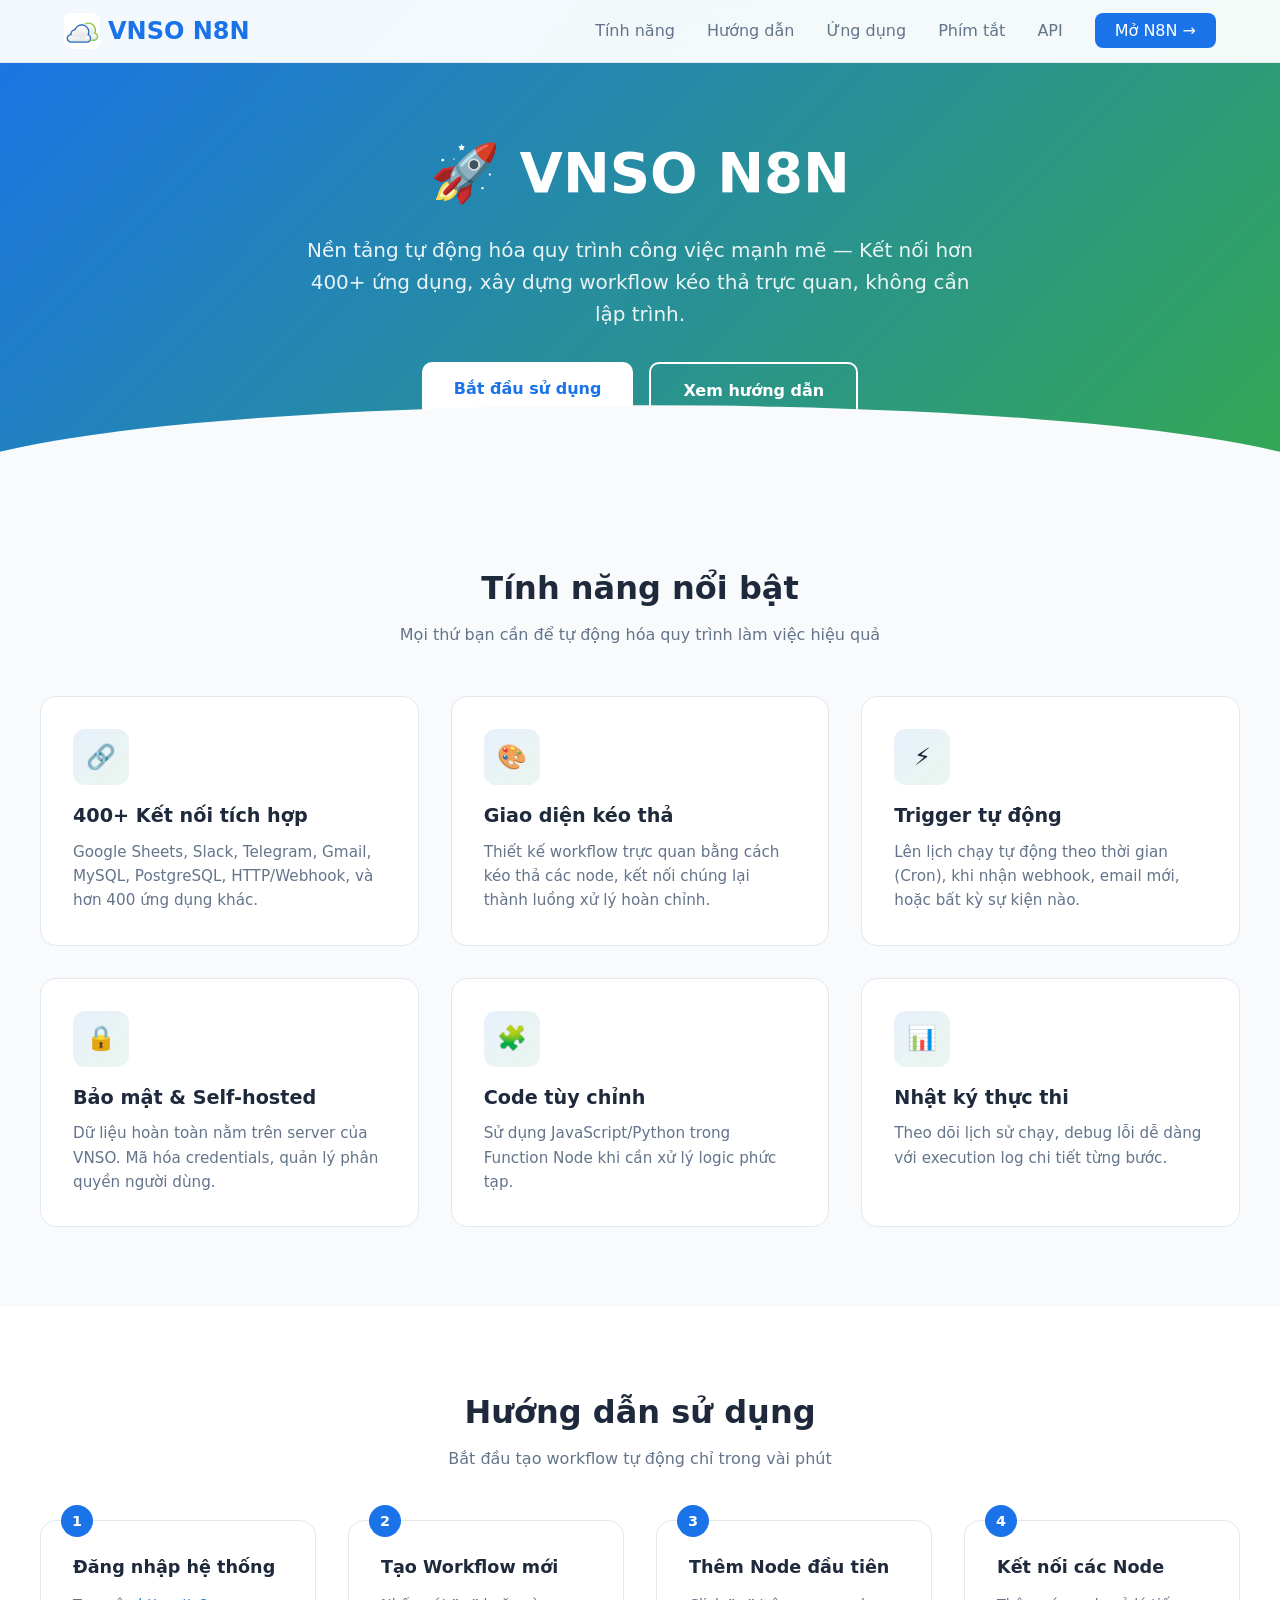
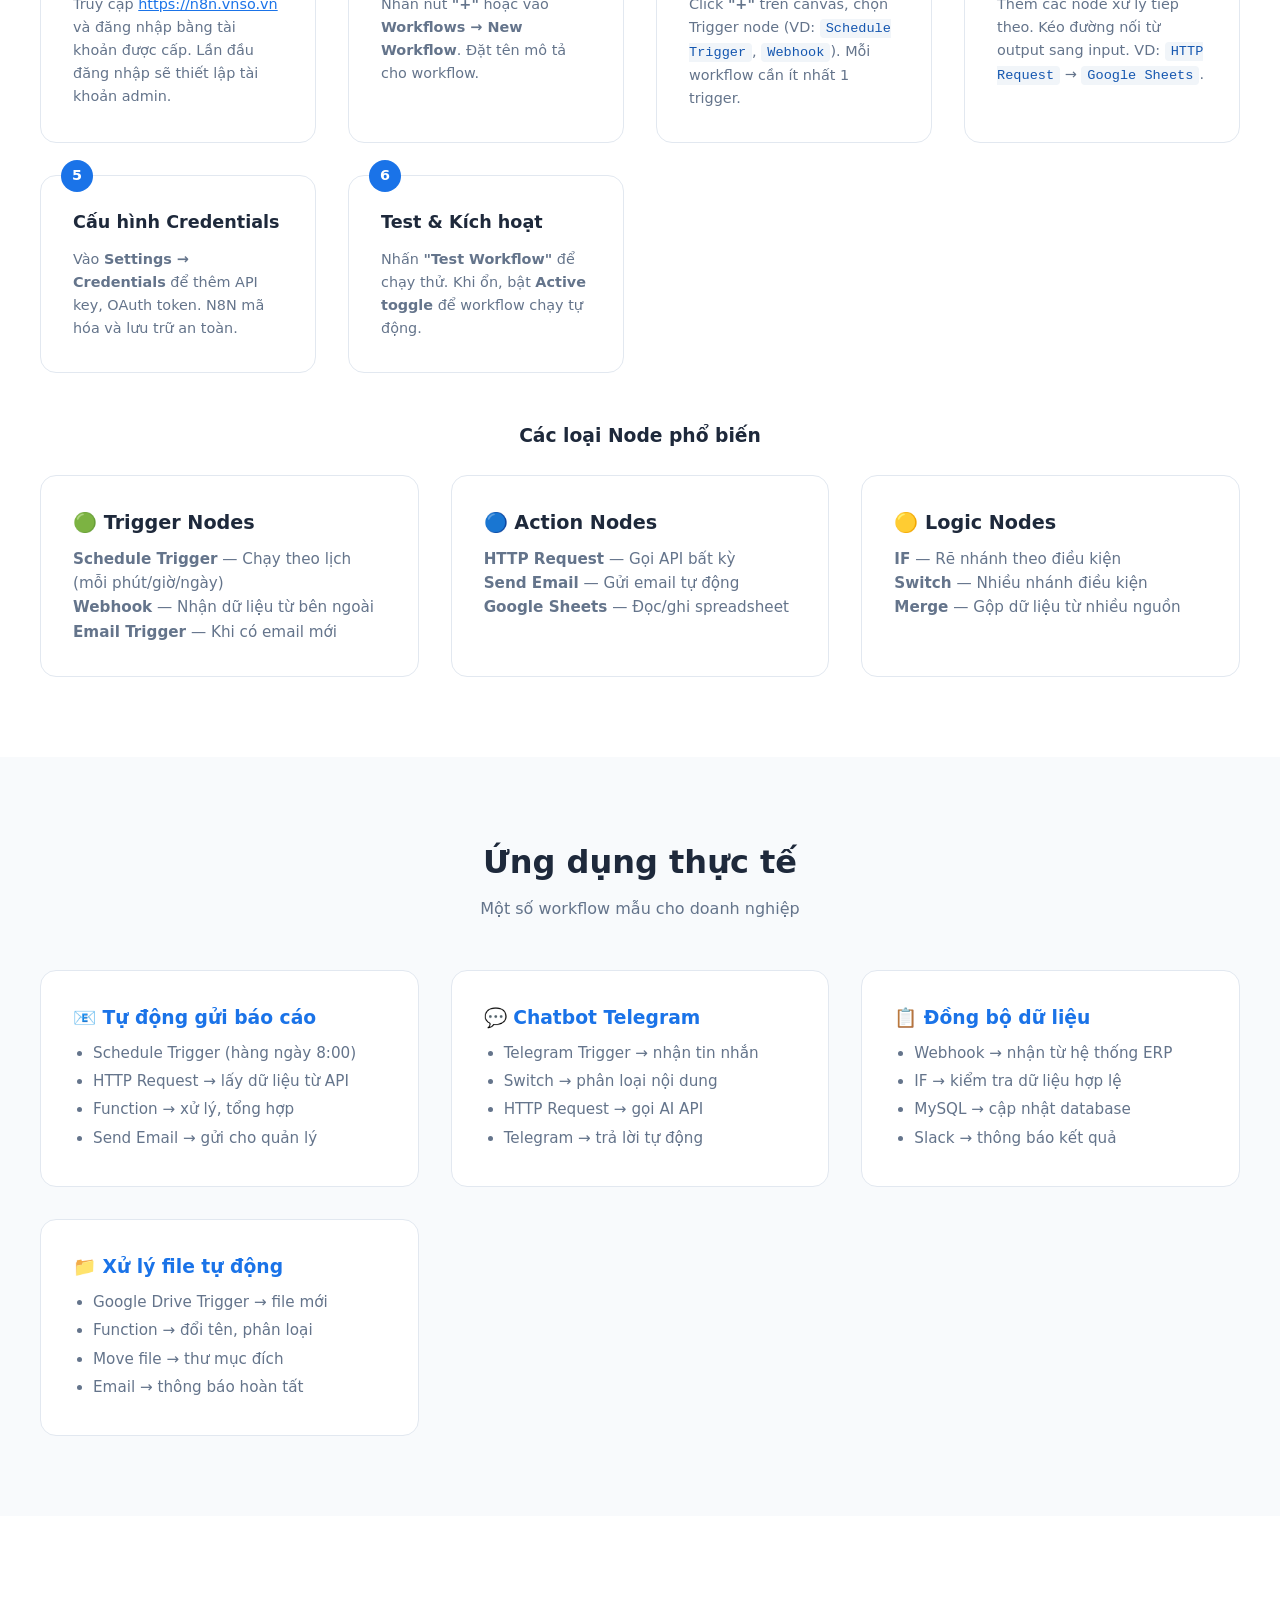
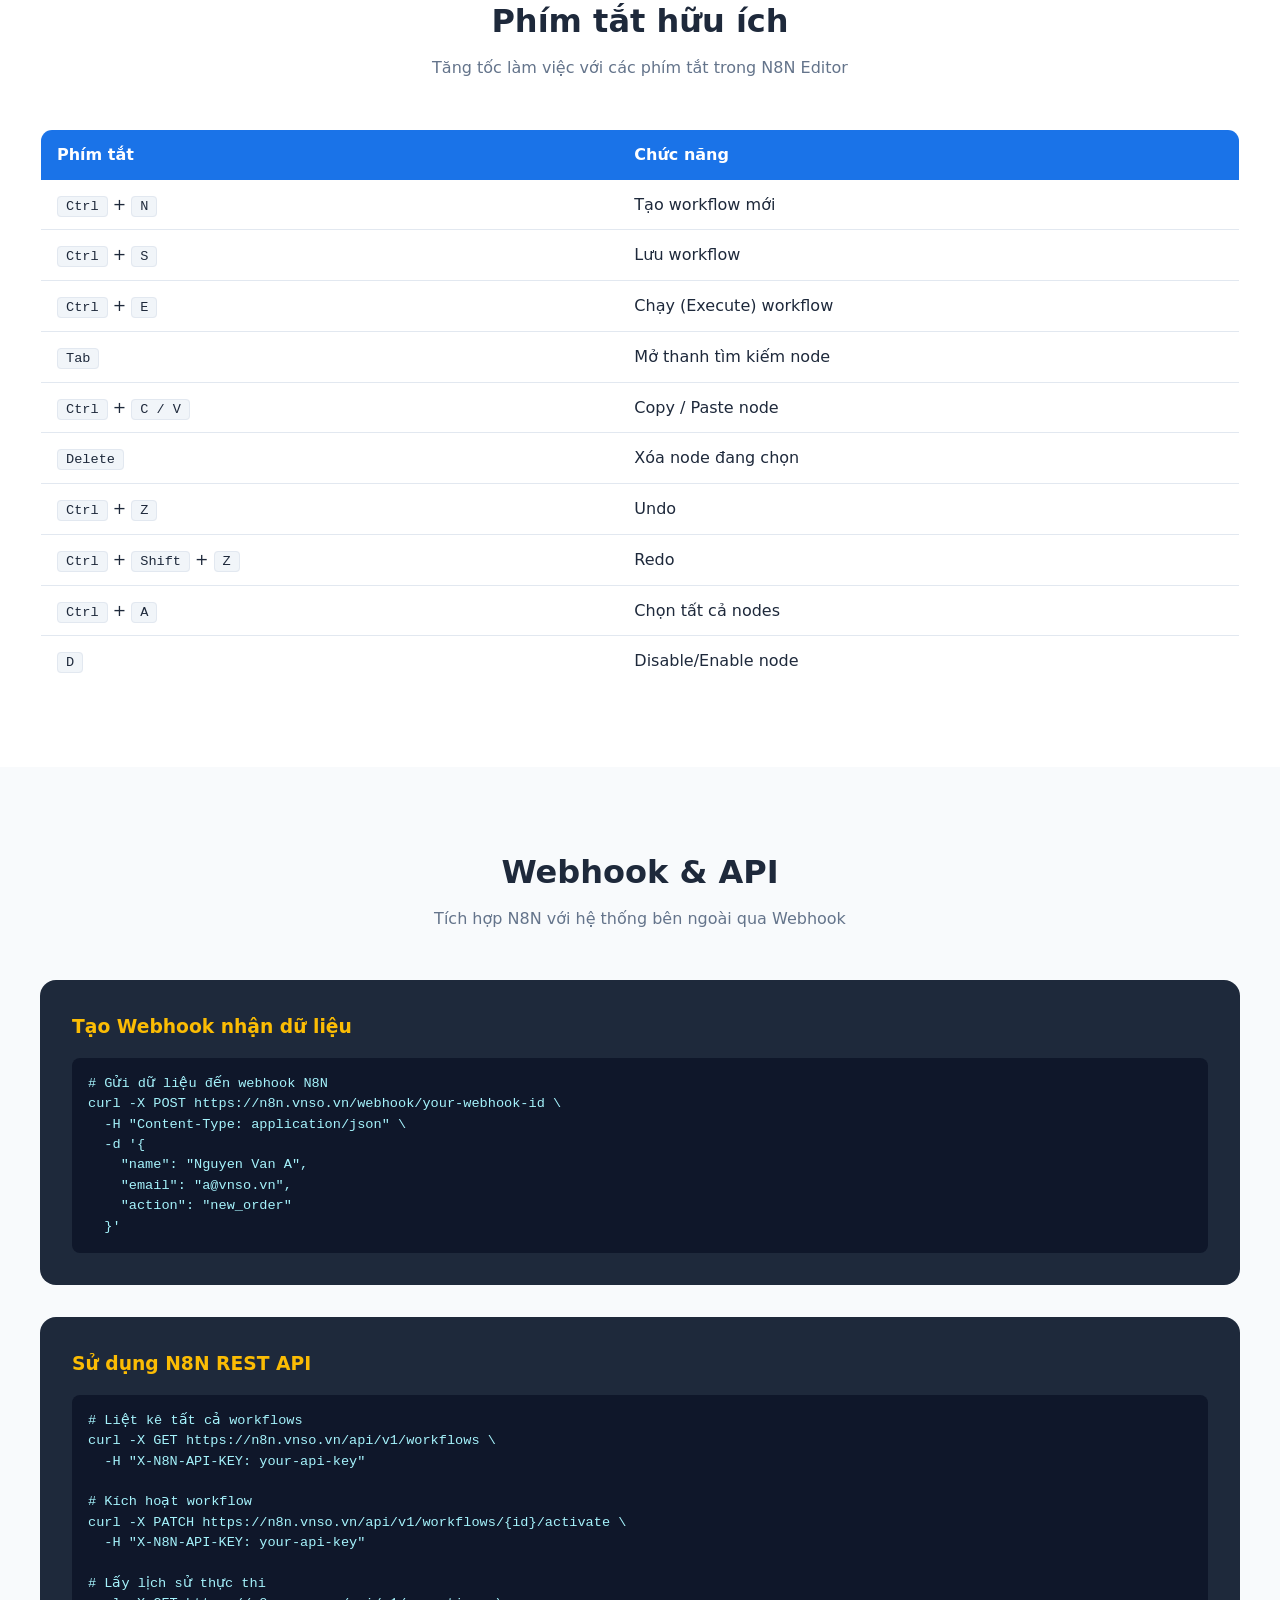
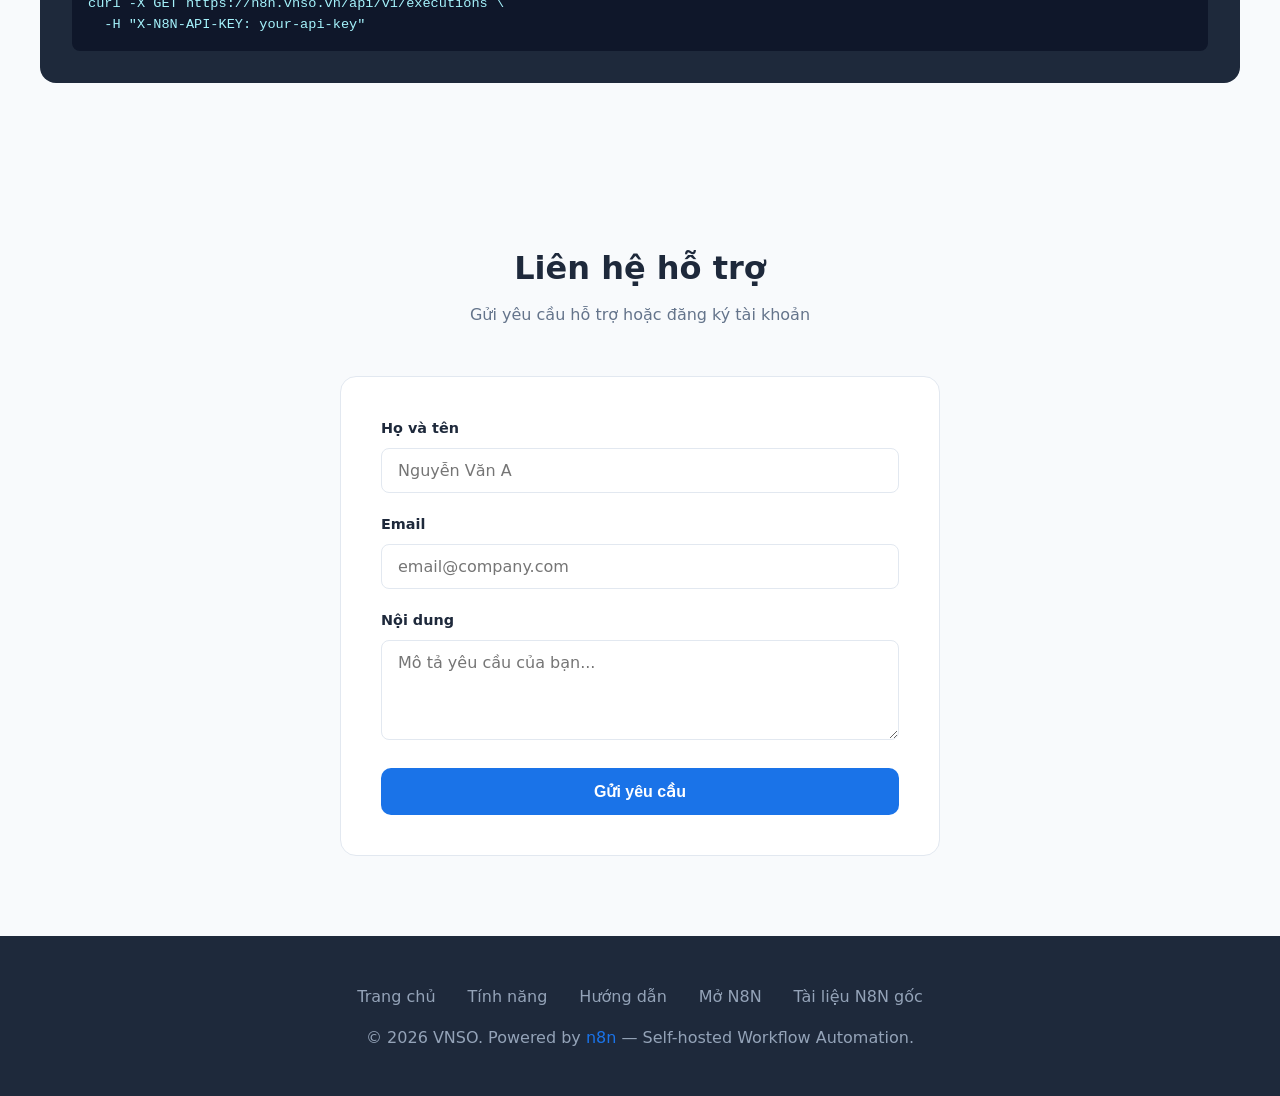
==== docs/index.html @ acbe975f "VNSO branding: replace logos, favicon, title, add deploy config, docs landing page with Turnstile" ====
<!DOCTYPE html>
<html lang="vi">
<head>
    <meta charset="UTF-8">
    <meta name="viewport" content="width=device-width, initial-scale=1.0">
    <title>VNSO N8N - Nền tảng Tự động hóa Quy trình</title>
    <meta name="description" content="VNSO N8N - Nền tảng tự động hóa quy trình công việc mạnh mẽ, dễ sử dụng cho doanh nghiệp Việt Nam.">
    <link rel="icon" href="favicon.ico" type="image/x-icon">
    <script src="https://challenges.cloudflare.com/turnstile/v0/api.js" async defer></script>
    <style>
        :root {
            --primary: #1a73e8;
            --primary-dark: #1557b0;
            --secondary: #34a853;
            --accent: #fbbc04;
            --bg: #f8fafc;
            --text: #1e293b;
            --text-light: #64748b;
            --card-bg: #ffffff;
            --border: #e2e8f0;
            --gradient: linear-gradient(135deg, #1a73e8 0%, #34a853 100%);
        }

        * { margin: 0; padding: 0; box-sizing: border-box; }

        html { scroll-behavior: smooth; }

        body {
            font-family: 'Segoe UI', system-ui, -apple-system, sans-serif;
            color: var(--text);
            background: var(--bg);
            line-height: 1.6;
        }

        /* NAV */
        nav {
            position: fixed; top: 0; width: 100%; z-index: 1000;
            background: rgba(255,255,255,0.95);
            backdrop-filter: blur(10px);
            border-bottom: 1px solid var(--border);
            padding: 0.75rem 0;
        }
        .nav-inner {
            max-width: 1200px; margin: 0 auto;
            display: flex; align-items: center; justify-content: space-between;
            padding: 0 1.5rem;
        }
        .nav-logo {
            display: flex; align-items: center; gap: 0.5rem;
            font-size: 1.5rem; font-weight: 700; color: var(--primary);
            text-decoration: none;
        }
        .nav-logo img { height: 36px; }
        .nav-links { display: flex; gap: 2rem; list-style: none; }
        .nav-links a {
            text-decoration: none; color: var(--text-light);
            font-weight: 500; transition: color 0.2s;
        }
        .nav-links a:hover { color: var(--primary); }
        .nav-cta {
            background: var(--primary); color: #fff !important;
            padding: 0.5rem 1.25rem; border-radius: 8px;
            font-weight: 600; transition: background 0.2s;
        }
        .nav-cta:hover { background: var(--primary-dark); }

        /* HERO */
        .hero {
            padding: 8rem 1.5rem 4rem;
            text-align: center;
            background: var(--gradient);
            color: #fff;
            position: relative;
            overflow: hidden;
        }
        .hero::after {
            content: ''; position: absolute; bottom: -2px; left: 0; right: 0;
            height: 80px;
            background: var(--bg);
            clip-path: ellipse(55% 100% at 50% 100%);
        }
        .hero h1 {
            font-size: clamp(2rem, 5vw, 3.5rem);
            font-weight: 800; margin-bottom: 1rem;
        }
        .hero p {
            font-size: 1.25rem; max-width: 680px; margin: 0 auto 2rem;
            opacity: 0.9;
        }
        .hero-btns { display: flex; gap: 1rem; justify-content: center; flex-wrap: wrap; }
        .btn {
            display: inline-block; padding: 0.875rem 2rem;
            border-radius: 10px; font-weight: 600; font-size: 1rem;
            text-decoration: none; transition: all 0.2s;
        }
        .btn-white { background: #fff; color: var(--primary); }
        .btn-white:hover { background: #f0f4ff; transform: translateY(-2px); }
        .btn-outline { border: 2px solid #fff; color: #fff; }
        .btn-outline:hover { background: rgba(255,255,255,0.15); transform: translateY(-2px); }

        /* SECTIONS */
        section { padding: 5rem 1.5rem; }
        .container { max-width: 1200px; margin: 0 auto; }
        .section-title {
            text-align: center; margin-bottom: 3rem;
        }
        .section-title h2 {
            font-size: 2rem; font-weight: 700; margin-bottom: 0.5rem;
        }
        .section-title p { color: var(--text-light); max-width: 600px; margin: 0 auto; }

        /* FEATURES */
        .features-grid {
            display: grid;
            grid-template-columns: repeat(auto-fit, minmax(280px, 1fr));
            gap: 2rem;
        }
        .feature-card {
            background: var(--card-bg);
            border: 1px solid var(--border);
            border-radius: 16px;
            padding: 2rem;
            transition: transform 0.2s, box-shadow 0.2s;
        }
        .feature-card:hover {
            transform: translateY(-4px);
            box-shadow: 0 12px 40px rgba(0,0,0,0.08);
        }
        .feature-icon {
            width: 56px; height: 56px; border-radius: 12px;
            display: flex; align-items: center; justify-content: center;
            font-size: 1.5rem; margin-bottom: 1rem;
            background: linear-gradient(135deg, rgba(26,115,232,0.1), rgba(52,168,83,0.1));
        }
        .feature-card h3 { font-size: 1.2rem; margin-bottom: 0.5rem; }
        .feature-card p { color: var(--text-light); font-size: 0.95rem; }

        /* GUIDE */
        .guide { background: var(--card-bg); }
        .steps {
            display: grid;
            grid-template-columns: repeat(auto-fit, minmax(260px, 1fr));
            gap: 2rem;
            counter-reset: step;
        }
        .step {
            position: relative;
            padding: 2rem;
            border: 1px solid var(--border);
            border-radius: 16px;
            counter-increment: step;
        }
        .step::before {
            content: counter(step);
            position: absolute; top: -16px; left: 20px;
            width: 32px; height: 32px; border-radius: 50%;
            background: var(--primary); color: #fff;
            display: flex; align-items: center; justify-content: center;
            font-weight: 700; font-size: 0.9rem;
        }
        .step h3 { margin-bottom: 0.75rem; font-size: 1.1rem; }
        .step p { color: var(--text-light); font-size: 0.9rem; }
        .step code {
            background: #f1f5f9; padding: 2px 6px; border-radius: 4px;
            font-size: 0.85rem; color: var(--primary-dark);
        }

        /* USE CASES */
        .usecases-grid {
            display: grid;
            grid-template-columns: repeat(auto-fit, minmax(300px, 1fr));
            gap: 2rem;
        }
        .usecase {
            background: var(--card-bg);
            border: 1px solid var(--border);
            border-radius: 16px;
            padding: 2rem;
        }
        .usecase h3 { color: var(--primary); margin-bottom: 0.5rem; }
        .usecase ul {
            color: var(--text-light); padding-left: 1.25rem;
            font-size: 0.95rem;
        }
        .usecase li { margin-bottom: 0.25rem; }

        /* SHORTCUTS TABLE */
        .shortcuts-table {
            width: 100%; border-collapse: collapse;
            background: var(--card-bg);
            border-radius: 12px; overflow: hidden;
            border: 1px solid var(--border);
        }
        .shortcuts-table th {
            background: var(--primary); color: #fff;
            padding: 0.75rem 1rem; text-align: left;
        }
        .shortcuts-table td {
            padding: 0.75rem 1rem; border-bottom: 1px solid var(--border);
        }
        .shortcuts-table tr:last-child td { border-bottom: none; }
        .shortcuts-table kbd {
            background: #f1f5f9; padding: 2px 8px; border-radius: 4px;
            font-size: 0.85rem; border: 1px solid var(--border);
        }

        /* CONTACT / TURNSTILE */
        .contact-form {
            max-width: 600px; margin: 0 auto;
            background: var(--card-bg);
            border: 1px solid var(--border);
            border-radius: 16px;
            padding: 2.5rem;
        }
        .form-group { margin-bottom: 1.25rem; }
        .form-group label {
            display: block; margin-bottom: 0.5rem;
            font-weight: 600; font-size: 0.9rem;
        }
        .form-group input,
        .form-group textarea {
            width: 100%; padding: 0.75rem 1rem;
            border: 1px solid var(--border); border-radius: 8px;
            font-size: 1rem; font-family: inherit;
            transition: border-color 0.2s;
        }
        .form-group input:focus,
        .form-group textarea:focus {
            outline: none; border-color: var(--primary);
        }
        .form-group textarea { resize: vertical; min-height: 100px; }
        .submit-btn {
            background: var(--primary); color: #fff; border: none;
            padding: 0.875rem 2rem; border-radius: 10px;
            font-size: 1rem; font-weight: 600; cursor: pointer;
            width: 100%; transition: background 0.2s;
        }
        .submit-btn:hover { background: var(--primary-dark); }

        /* FOOTER */
        footer {
            background: #1e293b; color: #94a3b8;
            padding: 3rem 1.5rem; text-align: center;
        }
        footer a { color: var(--primary); text-decoration: none; }
        .footer-links { display: flex; gap: 2rem; justify-content: center; margin-bottom: 1rem; flex-wrap: wrap; }
        .footer-links a { color: #94a3b8; }
        .footer-links a:hover { color: #fff; }

        /* API DOCS */
        .api-section { background: #1e293b; color: #e2e8f0; border-radius: 16px; padding: 2rem; margin-top: 2rem; }
        .api-section h3 { color: var(--accent); margin-bottom: 1rem; }
        .api-section pre {
            background: #0f172a; border-radius: 8px; padding: 1rem;
            overflow-x: auto; font-size: 0.85rem; line-height: 1.5;
        }
        .api-section code { color: #a5f3fc; }

        /* RESPONSIVE */
        @media (max-width: 768px) {
            .nav-links { display: none; }
            .hero { padding: 7rem 1rem 3rem; }
            section { padding: 3rem 1rem; }
        }
    </style>
</head>
<body>

<!-- NAV -->
<nav>
    <div class="nav-inner">
        <a href="#" class="nav-logo">
            <img src="favicon.ico" alt="VNSO">
            VNSO N8N
        </a>
        <ul class="nav-links">
            <li><a href="#features">Tính năng</a></li>
            <li><a href="#guide">Hướng dẫn</a></li>
            <li><a href="#usecases">Ứng dụng</a></li>
            <li><a href="#shortcuts">Phím tắt</a></li>
            <li><a href="#api">API</a></li>
            <li><a href="https://n8n.vnso.vn" class="nav-cta">Mở N8N &rarr;</a></li>
        </ul>
    </div>
</nav>

<!-- HERO / LANDING -->
<section class="hero" id="home">
    <h1>🚀 VNSO N8N</h1>
    <p>Nền tảng tự động hóa quy trình công việc mạnh mẽ — Kết nối hơn 400+ ứng dụng, xây dựng workflow kéo thả trực quan, không cần lập trình.</p>
    <div class="hero-btns">
        <a href="https://n8n.vnso.vn" class="btn btn-white">Bắt đầu sử dụng</a>
        <a href="#guide" class="btn btn-outline">Xem hướng dẫn</a>
    </div>
</section>

<!-- FEATURES -->
<section id="features">
    <div class="container">
        <div class="section-title">
            <h2>Tính năng nổi bật</h2>
            <p>Mọi thứ bạn cần để tự động hóa quy trình làm việc hiệu quả</p>
        </div>
        <div class="features-grid">
            <div class="feature-card">
                <div class="feature-icon">🔗</div>
                <h3>400+ Kết nối tích hợp</h3>
                <p>Google Sheets, Slack, Telegram, Gmail, MySQL, PostgreSQL, HTTP/Webhook, và hơn 400 ứng dụng khác.</p>
            </div>
            <div class="feature-card">
                <div class="feature-icon">🎨</div>
                <h3>Giao diện kéo thả</h3>
                <p>Thiết kế workflow trực quan bằng cách kéo thả các node, kết nối chúng lại thành luồng xử lý hoàn chỉnh.</p>
            </div>
            <div class="feature-card">
                <div class="feature-icon">⚡</div>
                <h3>Trigger tự động</h3>
                <p>Lên lịch chạy tự động theo thời gian (Cron), khi nhận webhook, email mới, hoặc bất kỳ sự kiện nào.</p>
            </div>
            <div class="feature-card">
                <div class="feature-icon">🔒</div>
                <h3>Bảo mật & Self-hosted</h3>
                <p>Dữ liệu hoàn toàn nằm trên server của VNSO. Mã hóa credentials, quản lý phân quyền người dùng.</p>
            </div>
            <div class="feature-card">
                <div class="feature-icon">🧩</div>
                <h3>Code tùy chỉnh</h3>
                <p>Sử dụng JavaScript/Python trong Function Node khi cần xử lý logic phức tạp.</p>
            </div>
            <div class="feature-card">
                <div class="feature-icon">📊</div>
                <h3>Nhật ký thực thi</h3>
                <p>Theo dõi lịch sử chạy, debug lỗi dễ dàng với execution log chi tiết từng bước.</p>
            </div>
        </div>
    </div>
</section>

<!-- GUIDE -->
<section id="guide" class="guide">
    <div class="container">
        <div class="section-title">
            <h2>Hướng dẫn sử dụng</h2>
            <p>Bắt đầu tạo workflow tự động chỉ trong vài phút</p>
        </div>
        <div class="steps">
            <div class="step">
                <h3>Đăng nhập hệ thống</h3>
                <p>Truy cập <a href="https://n8n.vnso.vn" style="color:var(--primary)">https://n8n.vnso.vn</a> và đăng nhập bằng tài khoản được cấp. Lần đầu đăng nhập sẽ thiết lập tài khoản admin.</p>
            </div>
            <div class="step">
                <h3>Tạo Workflow mới</h3>
                <p>Nhấn nút <strong>"+"</strong> hoặc vào <strong>Workflows → New Workflow</strong>. Đặt tên mô tả cho workflow.</p>
            </div>
            <div class="step">
                <h3>Thêm Node đầu tiên</h3>
                <p>Click <strong>"+"</strong> trên canvas, chọn Trigger node (VD: <code>Schedule Trigger</code>, <code>Webhook</code>). Mỗi workflow cần ít nhất 1 trigger.</p>
            </div>
            <div class="step">
                <h3>Kết nối các Node</h3>
                <p>Thêm các node xử lý tiếp theo. Kéo đường nối từ output sang input. VD: <code>HTTP Request</code> → <code>Google Sheets</code>.</p>
            </div>
            <div class="step">
                <h3>Cấu hình Credentials</h3>
                <p>Vào <strong>Settings → Credentials</strong> để thêm API key, OAuth token. N8N mã hóa và lưu trữ an toàn.</p>
            </div>
            <div class="step">
                <h3>Test &amp; Kích hoạt</h3>
                <p>Nhấn <strong>"Test Workflow"</strong> để chạy thử. Khi ổn, bật <strong>Active toggle</strong> để workflow chạy tự động.</p>
            </div>
        </div>

        <!-- Node types -->
        <div style="margin-top:3rem">
            <h3 style="text-align:center;margin-bottom:1.5rem">Các loại Node phổ biến</h3>
            <div class="features-grid">
                <div class="feature-card">
                    <h3>🟢 Trigger Nodes</h3>
                    <p><strong>Schedule Trigger</strong> — Chạy theo lịch (mỗi phút/giờ/ngày)<br>
                    <strong>Webhook</strong> — Nhận dữ liệu từ bên ngoài<br>
                    <strong>Email Trigger</strong> — Khi có email mới</p>
                </div>
                <div class="feature-card">
                    <h3>🔵 Action Nodes</h3>
                    <p><strong>HTTP Request</strong> — Gọi API bất kỳ<br>
                    <strong>Send Email</strong> — Gửi email tự động<br>
                    <strong>Google Sheets</strong> — Đọc/ghi spreadsheet</p>
                </div>
                <div class="feature-card">
                    <h3>🟡 Logic Nodes</h3>
                    <p><strong>IF</strong> — Rẽ nhánh theo điều kiện<br>
                    <strong>Switch</strong> — Nhiều nhánh điều kiện<br>
                    <strong>Merge</strong> — Gộp dữ liệu từ nhiều nguồn</p>
                </div>
            </div>
        </div>
    </div>
</section>

<!-- USE CASES -->
<section id="usecases">
    <div class="container">
        <div class="section-title">
            <h2>Ứng dụng thực tế</h2>
            <p>Một số workflow mẫu cho doanh nghiệp</p>
        </div>
        <div class="usecases-grid">
            <div class="usecase">
                <h3>📧 Tự động gửi báo cáo</h3>
                <ul>
                    <li>Schedule Trigger (hàng ngày 8:00)</li>
                    <li>HTTP Request → lấy dữ liệu từ API</li>
                    <li>Function → xử lý, tổng hợp</li>
                    <li>Send Email → gửi cho quản lý</li>
                </ul>
            </div>
            <div class="usecase">
                <h3>💬 Chatbot Telegram</h3>
                <ul>
                    <li>Telegram Trigger → nhận tin nhắn</li>
                    <li>Switch → phân loại nội dung</li>
                    <li>HTTP Request → gọi AI API</li>
                    <li>Telegram → trả lời tự động</li>
                </ul>
            </div>
            <div class="usecase">
                <h3>📋 Đồng bộ dữ liệu</h3>
                <ul>
                    <li>Webhook → nhận từ hệ thống ERP</li>
                    <li>IF → kiểm tra dữ liệu hợp lệ</li>
                    <li>MySQL → cập nhật database</li>
                    <li>Slack → thông báo kết quả</li>
                </ul>
            </div>
            <div class="usecase">
                <h3>📁 Xử lý file tự động</h3>
                <ul>
                    <li>Google Drive Trigger → file mới</li>
                    <li>Function → đổi tên, phân loại</li>
                    <li>Move file → thư mục đích</li>
                    <li>Email → thông báo hoàn tất</li>
                </ul>
            </div>
        </div>
    </div>
</section>

<!-- SHORTCUTS -->
<section id="shortcuts" class="guide">
    <div class="container">
        <div class="section-title">
            <h2>Phím tắt hữu ích</h2>
            <p>Tăng tốc làm việc với các phím tắt trong N8N Editor</p>
        </div>
        <table class="shortcuts-table">
            <thead>
                <tr><th>Phím tắt</th><th>Chức năng</th></tr>
            </thead>
            <tbody>
                <tr><td><kbd>Ctrl</kbd> + <kbd>N</kbd></td><td>Tạo workflow mới</td></tr>
                <tr><td><kbd>Ctrl</kbd> + <kbd>S</kbd></td><td>Lưu workflow</td></tr>
                <tr><td><kbd>Ctrl</kbd> + <kbd>E</kbd></td><td>Chạy (Execute) workflow</td></tr>
                <tr><td><kbd>Tab</kbd></td><td>Mở thanh tìm kiếm node</td></tr>
                <tr><td><kbd>Ctrl</kbd> + <kbd>C / V</kbd></td><td>Copy / Paste node</td></tr>
                <tr><td><kbd>Delete</kbd></td><td>Xóa node đang chọn</td></tr>
                <tr><td><kbd>Ctrl</kbd> + <kbd>Z</kbd></td><td>Undo</td></tr>
                <tr><td><kbd>Ctrl</kbd> + <kbd>Shift</kbd> + <kbd>Z</kbd></td><td>Redo</td></tr>
                <tr><td><kbd>Ctrl</kbd> + <kbd>A</kbd></td><td>Chọn tất cả nodes</td></tr>
                <tr><td><kbd>D</kbd></td><td>Disable/Enable node</td></tr>
            </tbody>
        </table>
    </div>
</section>

<!-- API -->
<section id="api">
    <div class="container">
        <div class="section-title">
            <h2>Webhook & API</h2>
            <p>Tích hợp N8N với hệ thống bên ngoài qua Webhook</p>
        </div>
        <div class="api-section">
            <h3>Tạo Webhook nhận dữ liệu</h3>
            <pre><code># Gửi dữ liệu đến webhook N8N
curl -X POST https://n8n.vnso.vn/webhook/your-webhook-id \
  -H "Content-Type: application/json" \
  -d '{
    "name": "Nguyen Van A",
    "email": "a@vnso.vn",
    "action": "new_order"
  }'</code></pre>
        </div>
        <div class="api-section">
            <h3>Sử dụng N8N REST API</h3>
            <pre><code># Liệt kê tất cả workflows
curl -X GET https://n8n.vnso.vn/api/v1/workflows \
  -H "X-N8N-API-KEY: your-api-key"

# Kích hoạt workflow
curl -X PATCH https://n8n.vnso.vn/api/v1/workflows/{id}/activate \
  -H "X-N8N-API-KEY: your-api-key"

# Lấy lịch sử thực thi
curl -X GET https://n8n.vnso.vn/api/v1/executions \
  -H "X-N8N-API-KEY: your-api-key"</code></pre>
        </div>
    </div>
</section>

<!-- CONTACT / TURNSTILE -->
<section id="contact">
    <div class="container">
        <div class="section-title">
            <h2>Liên hệ hỗ trợ</h2>
            <p>Gửi yêu cầu hỗ trợ hoặc đăng ký tài khoản</p>
        </div>
        <div class="contact-form">
            <form id="contactForm" onsubmit="return handleSubmit(event)">
                <div class="form-group">
                    <label for="fullname">Họ và tên</label>
                    <input type="text" id="fullname" name="fullname" required placeholder="Nguyễn Văn A">
                </div>
                <div class="form-group">
                    <label for="email">Email</label>
                    <input type="email" id="email" name="email" required placeholder="email@company.com">
                </div>
                <div class="form-group">
                    <label for="message">Nội dung</label>
                    <textarea id="message" name="message" required placeholder="Mô tả yêu cầu của bạn..."></textarea>
                </div>
                <div class="form-group">
                    <div class="cf-turnstile" data-sitekey="0x4AAAAAACrpvBF4cpsFFY_t" data-theme="light"></div>
                </div>
                <button type="submit" class="submit-btn">Gửi yêu cầu</button>
            </form>
            <div id="formResult" style="margin-top:1rem;text-align:center;display:none;"></div>
        </div>
    </div>
</section>

<!-- FOOTER -->
<footer>
    <div class="footer-links">
        <a href="#home">Trang chủ</a>
        <a href="#features">Tính năng</a>
        <a href="#guide">Hướng dẫn</a>
        <a href="https://n8n.vnso.vn">Mở N8N</a>
        <a href="https://docs.n8n.io" target="_blank">Tài liệu N8N gốc</a>
    </div>
    <p>&copy; 2026 VNSO. Powered by <a href="https://n8n.io" target="_blank">n8n</a> — Self-hosted Workflow Automation.</p>
</footer>

<script>
function handleSubmit(e) {
    e.preventDefault();
    const formData = new FormData(e.target);
    const turnstileResponse = formData.get('cf-turnstile-response');

    if (!turnstileResponse) {
        showResult('⚠️ Vui lòng xác minh Turnstile trước khi gửi.', '#e74c3c');
        return false;
    }

    // In production, send to your backend which verifies with Turnstile secret key (server-side only)
    showResult('✅ Yêu cầu đã được gửi thành công! Chúng tôi sẽ liên hệ bạn sớm nhất.', 'var(--secondary)');
    e.target.reset();
    turnstile.reset();
    return false;
}

function showResult(msg, color) {
    const el = document.getElementById('formResult');
    el.style.display = 'block';
    el.style.color = color;
    el.textContent = msg;
    setTimeout(() => { el.style.display = 'none'; }, 5000);
}
</script>

</body>
</html>
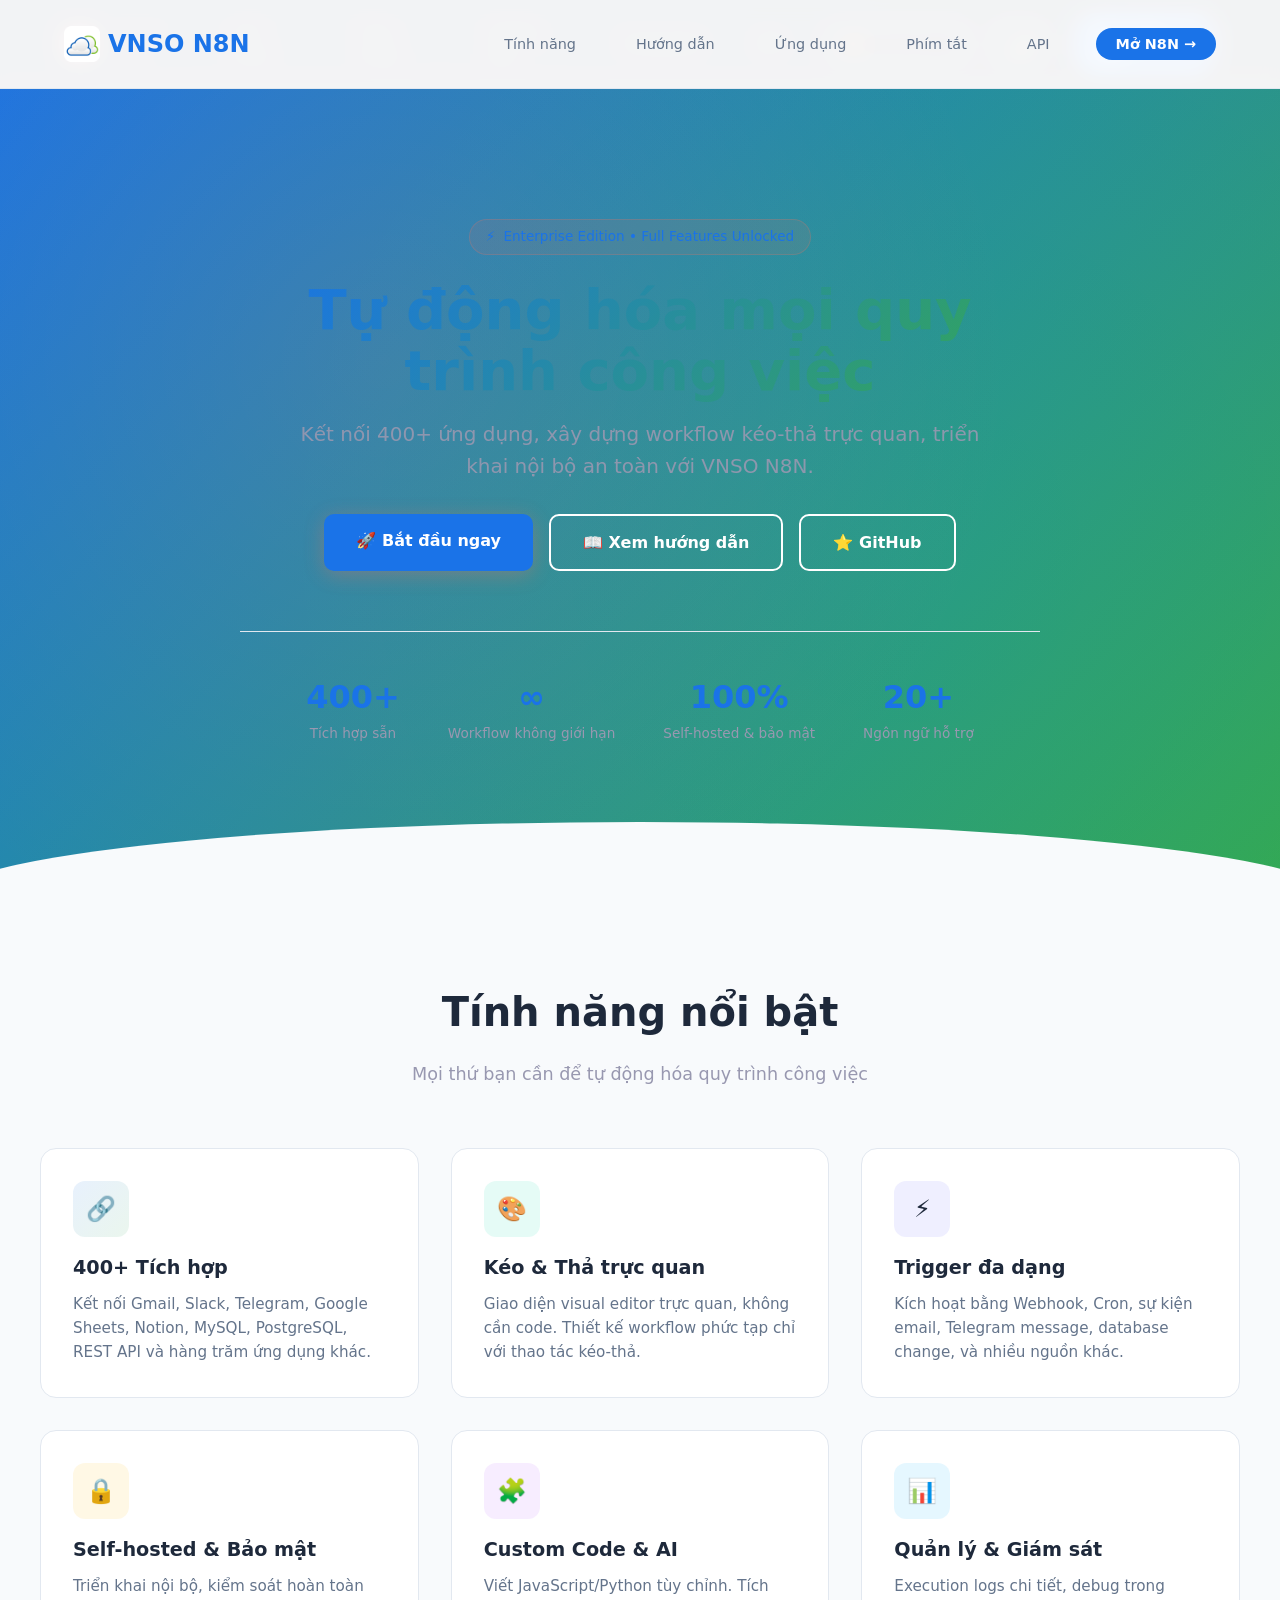
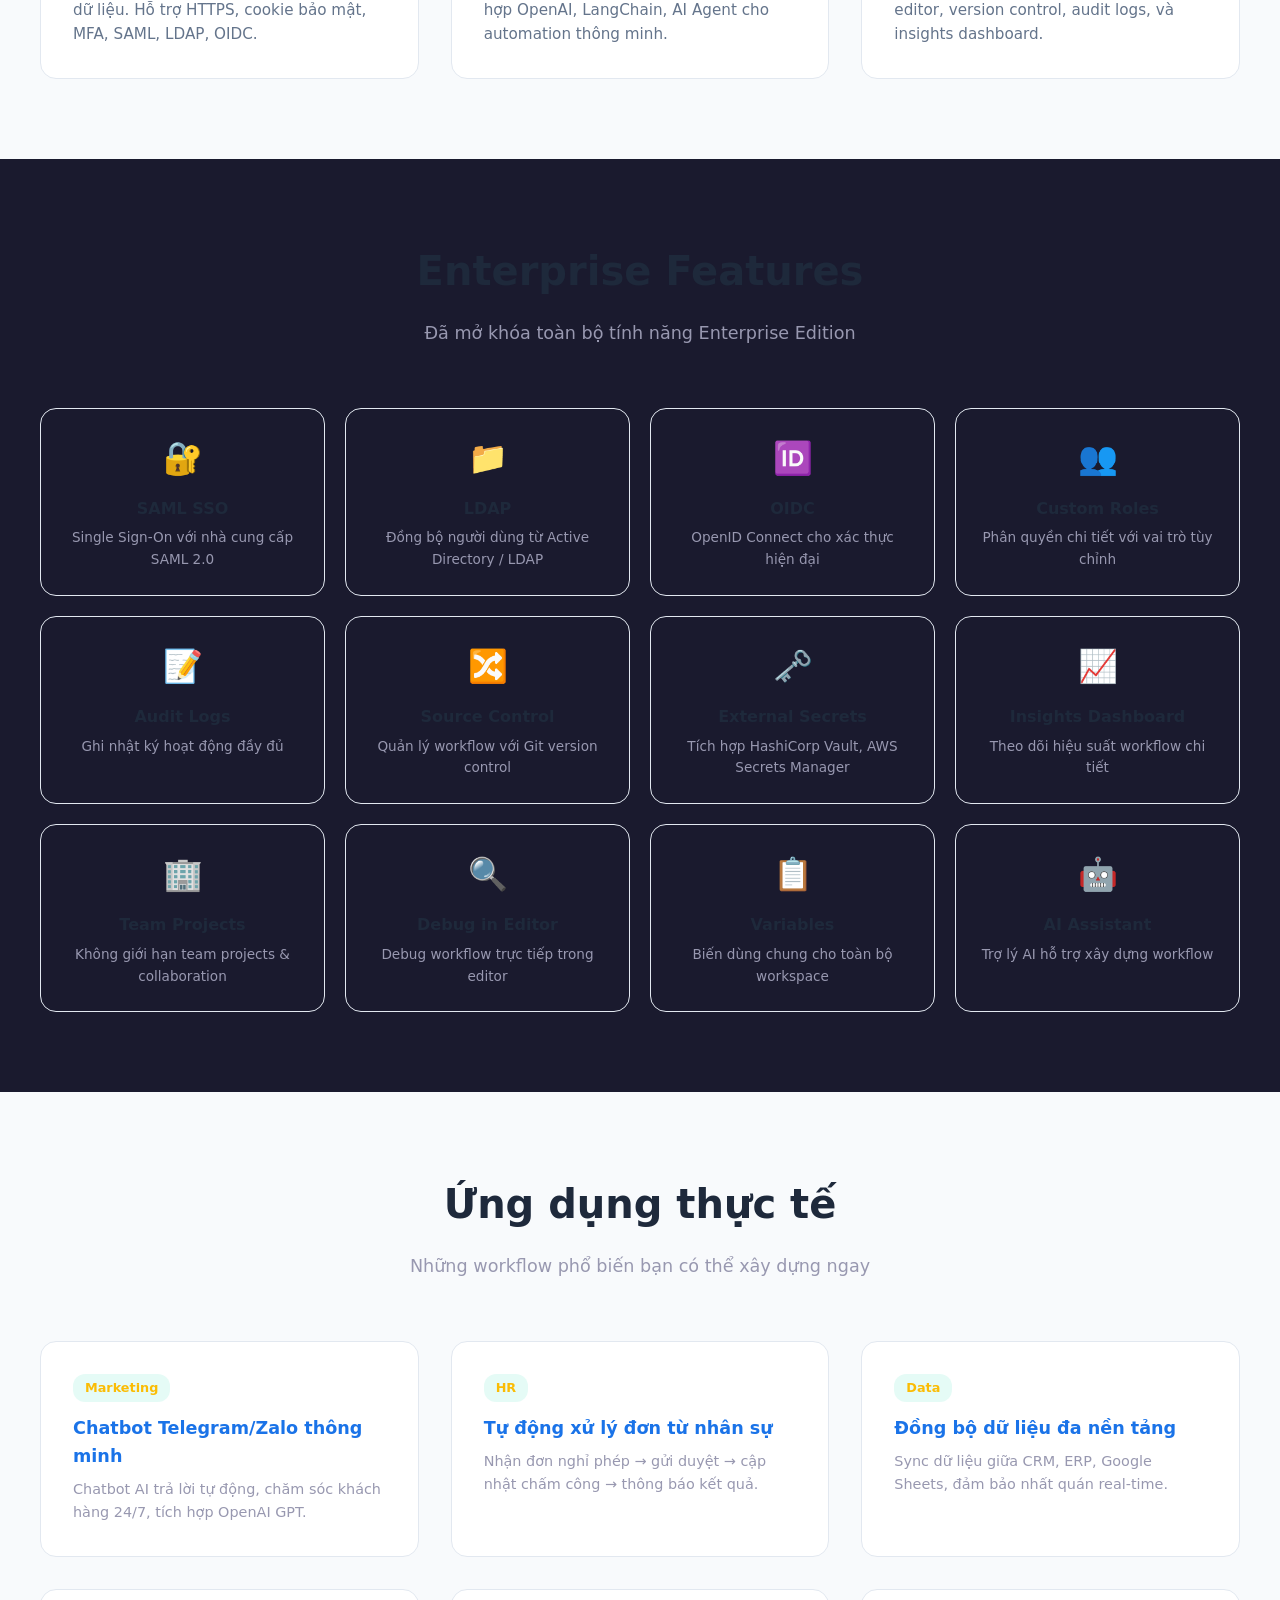
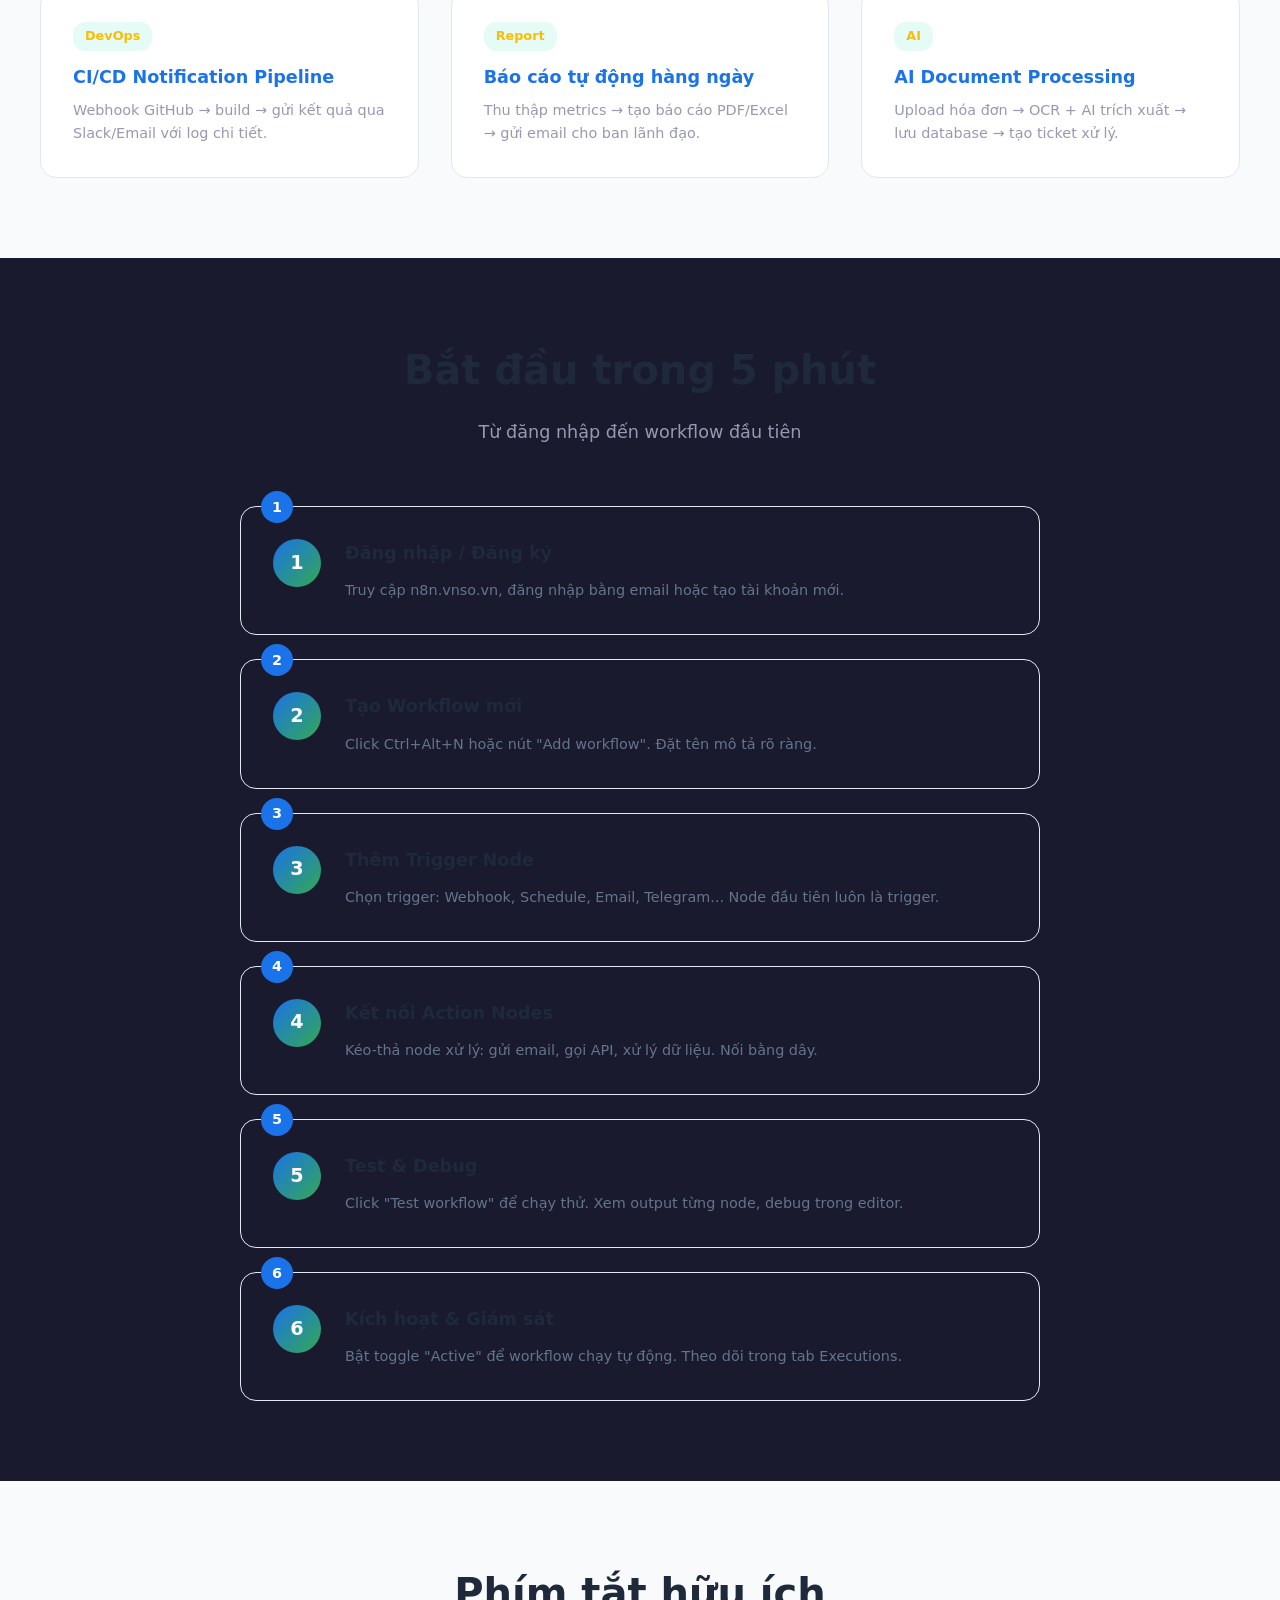
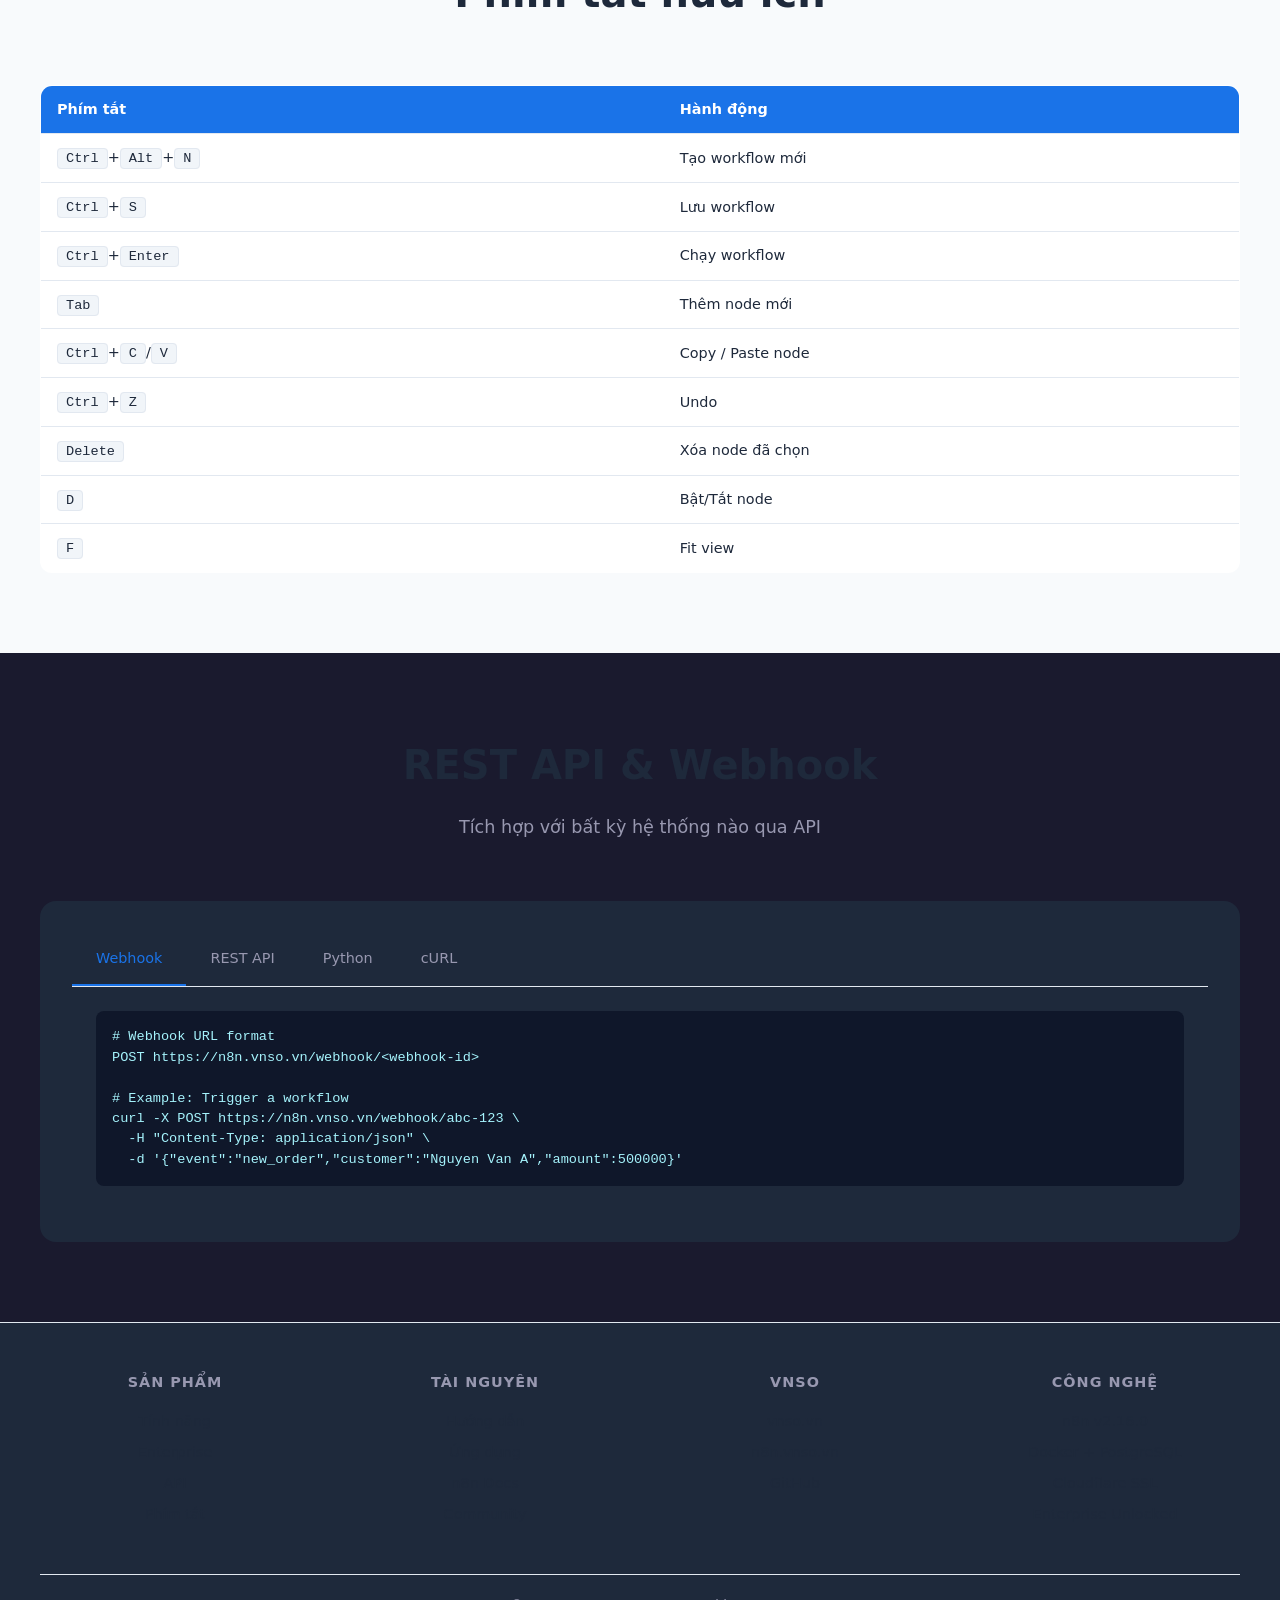
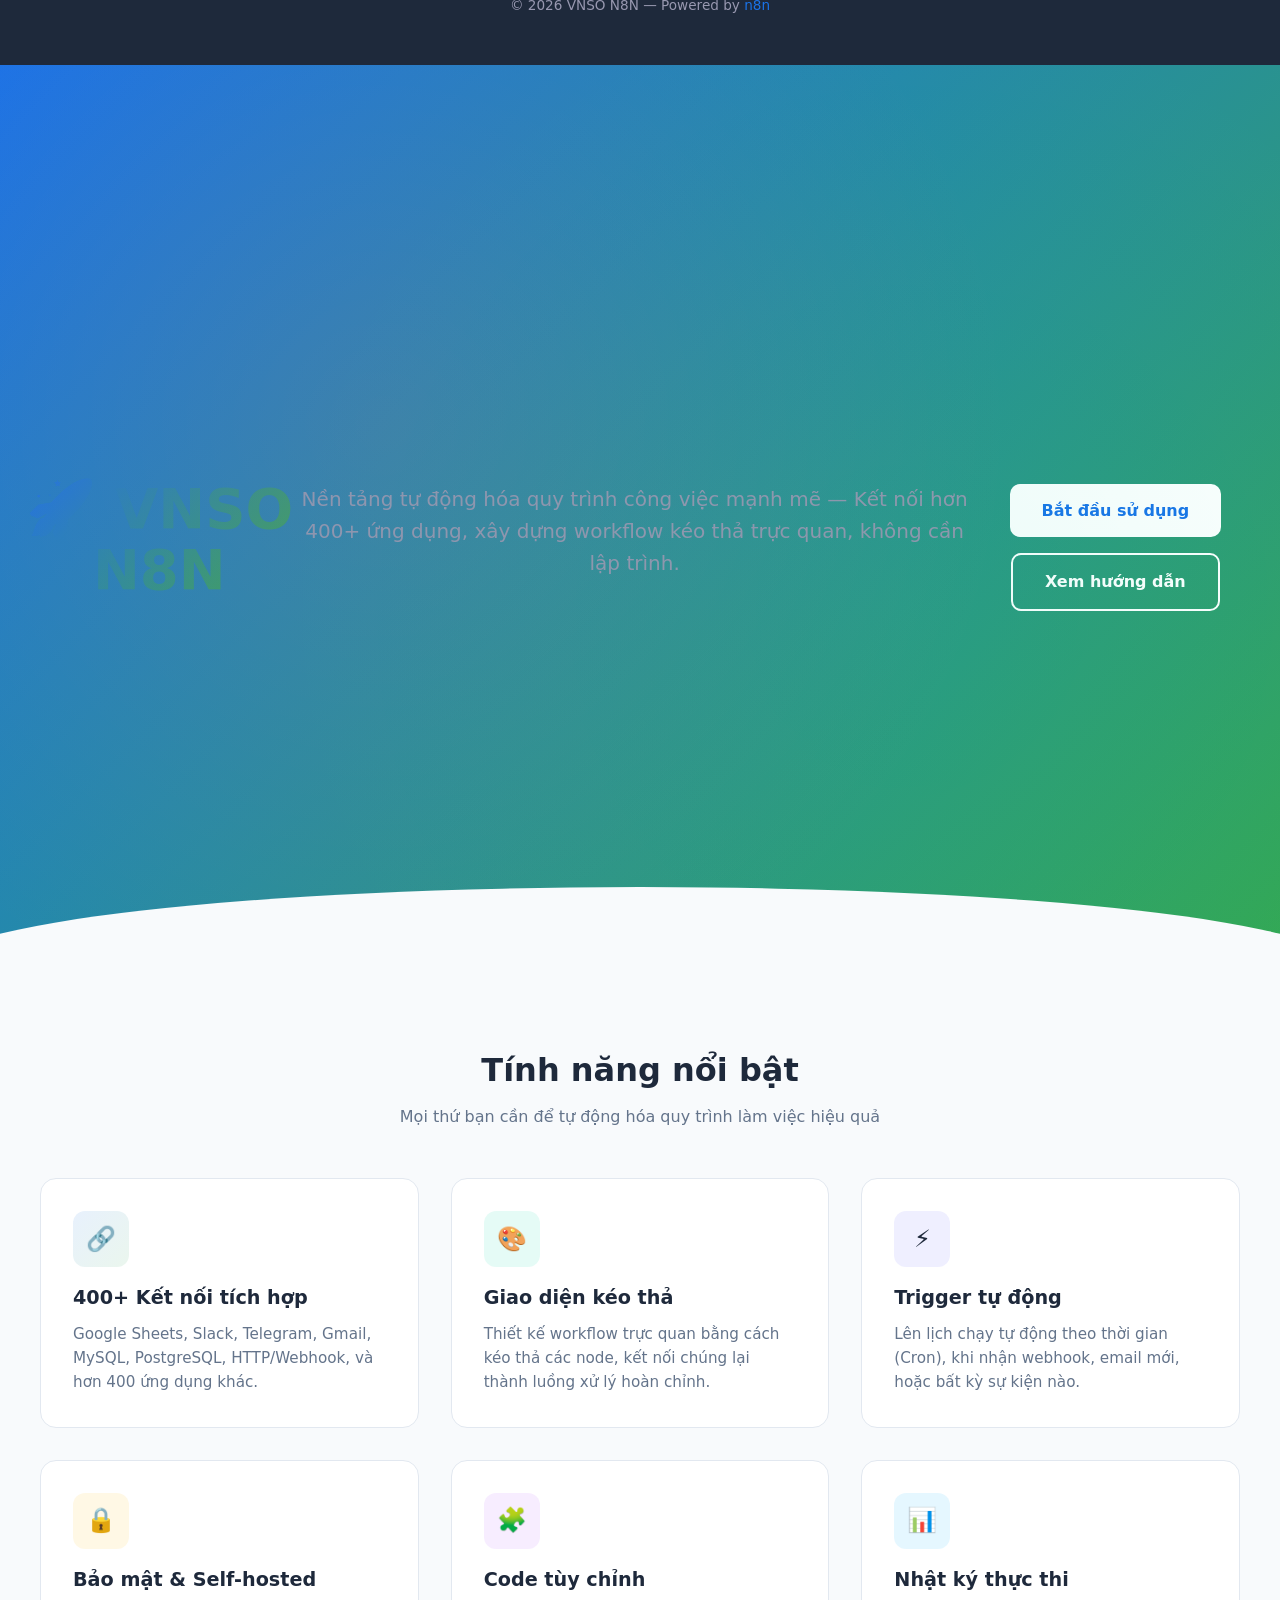
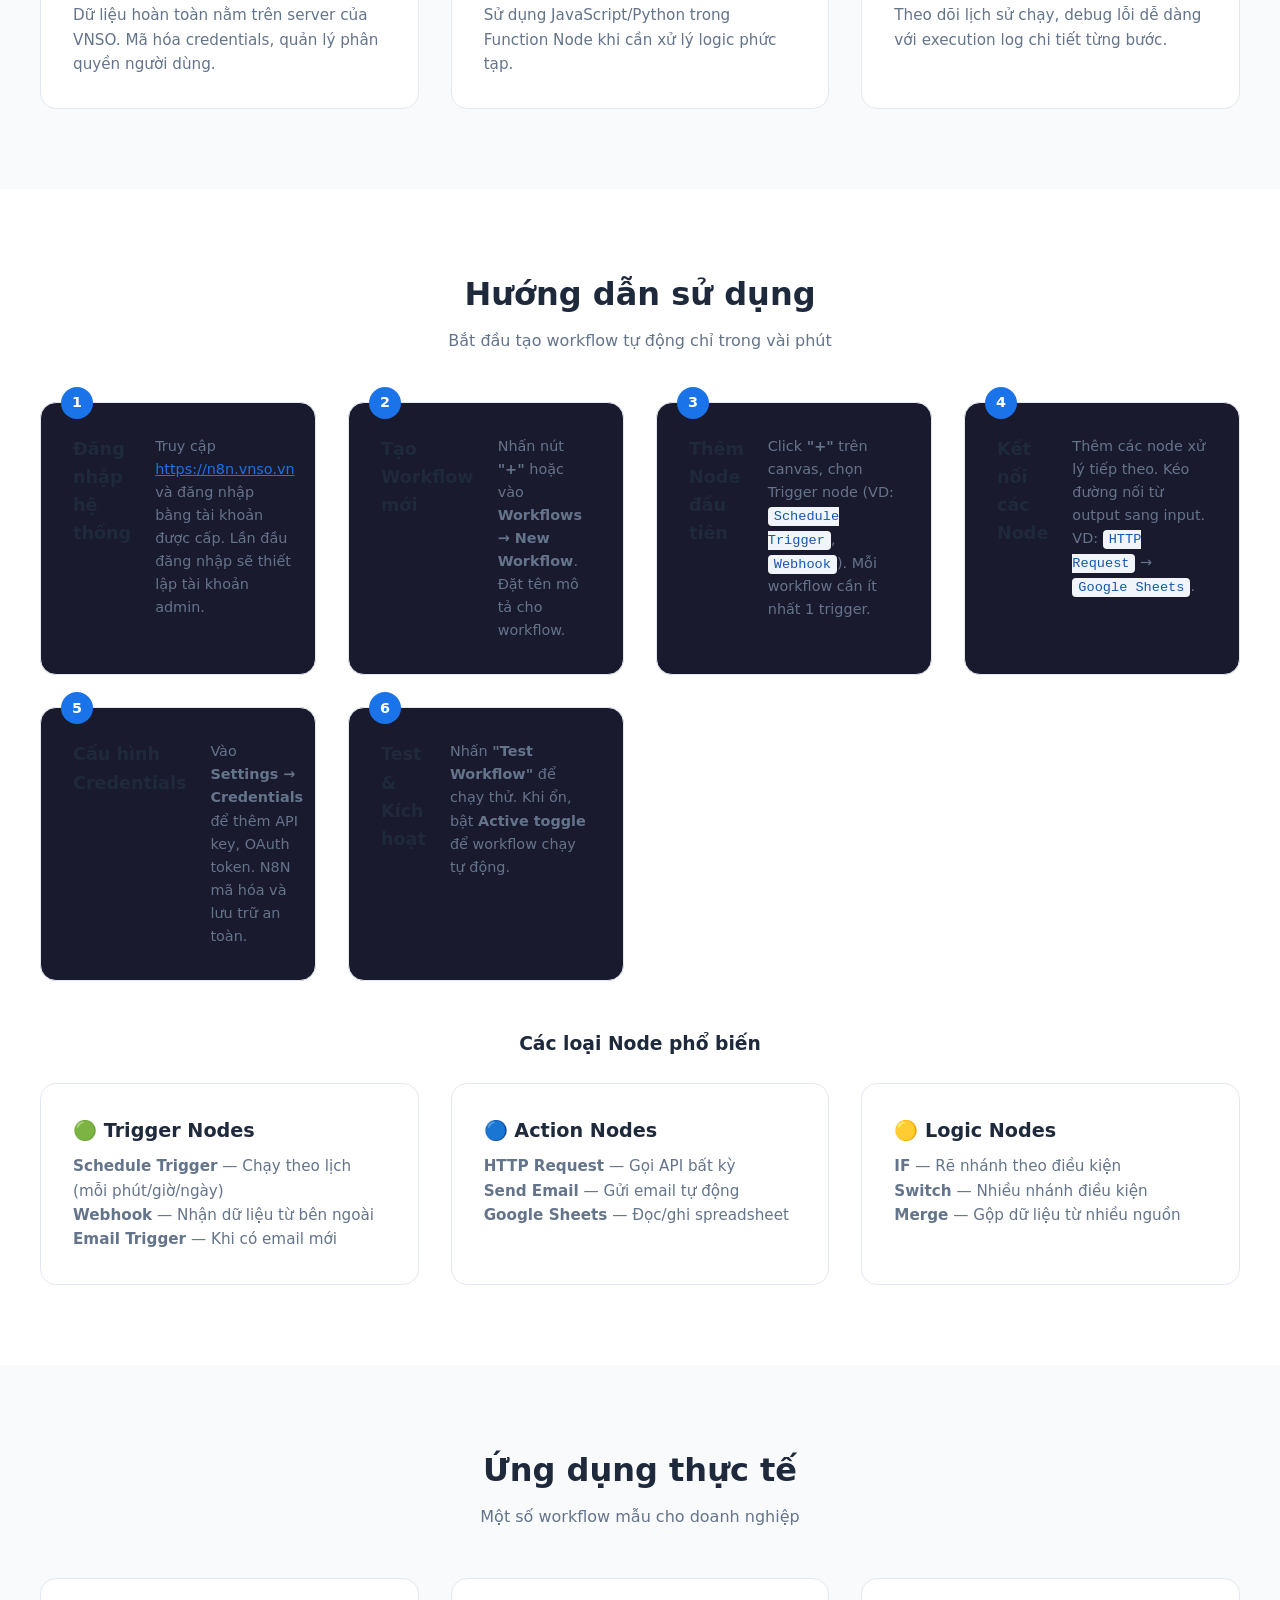
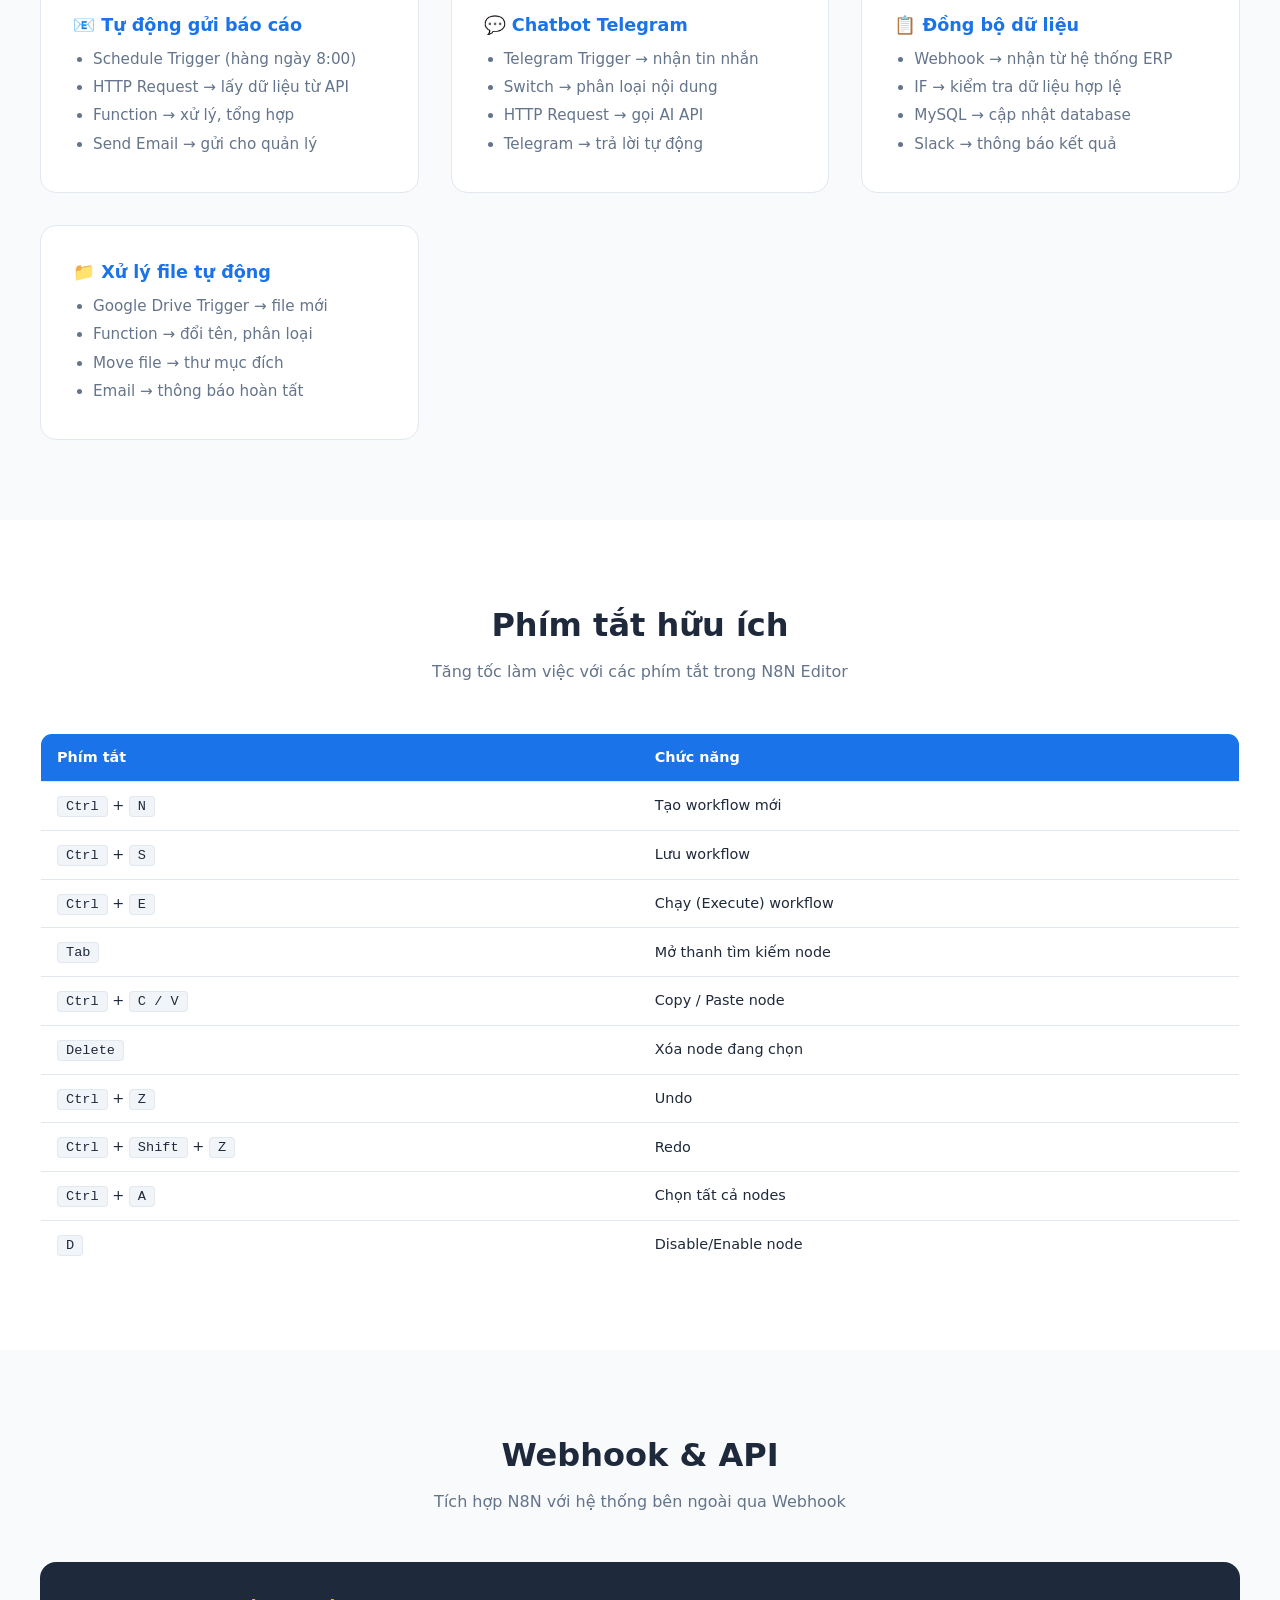
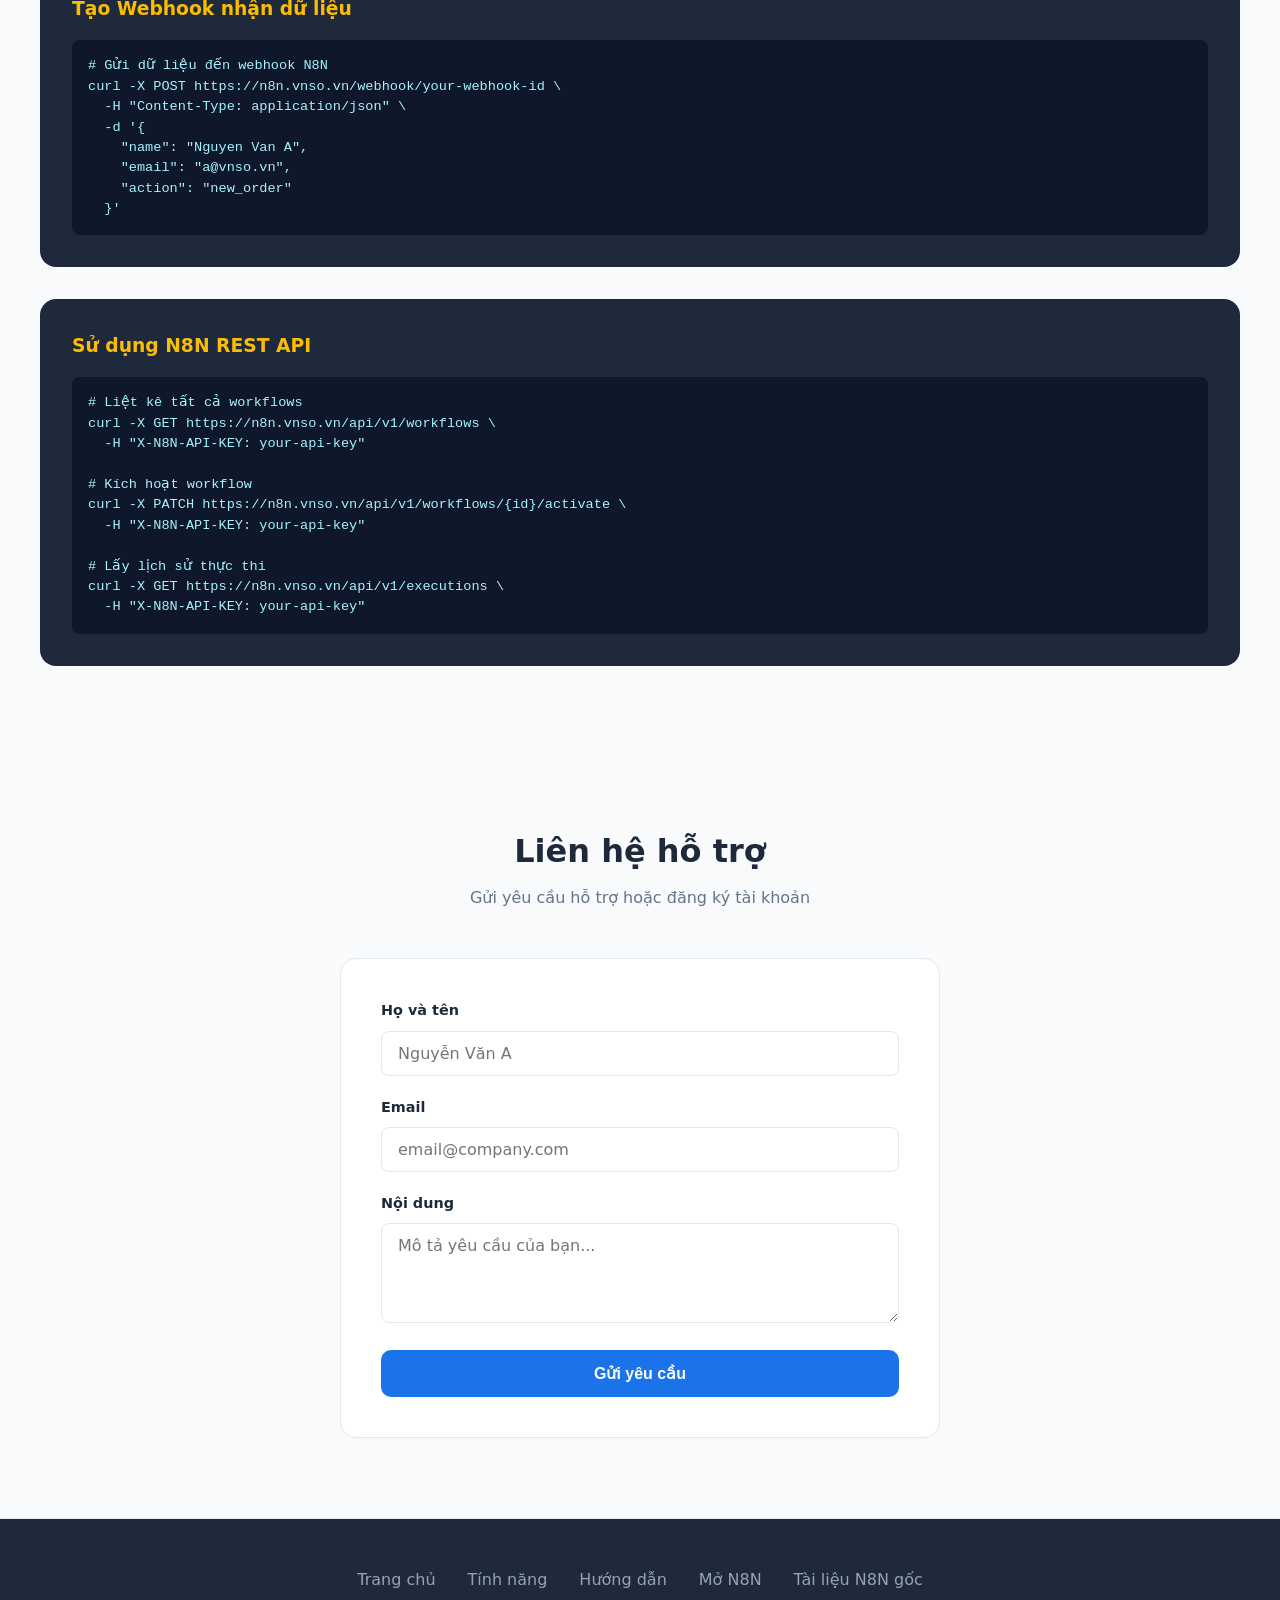
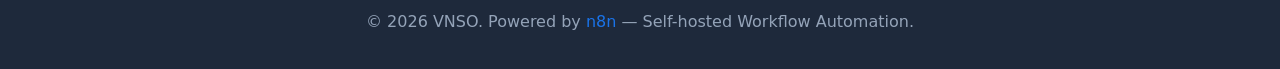
==== commit 848b0ce2: "feat: unlock enterprise features, landing page i18n, security hardening - Bypass license checks: all" ====
--- a/docs/index.html
+++ b/docs/index.html
@@ -1,3 +1,383 @@
+<!DOCTYPE html>
+<html lang="vi">
+<head>
+    <meta charset="UTF-8">
+    <meta name="viewport" content="width=device-width, initial-scale=1.0">
+    <title>VNSO N8N - Nền tảng Tự động hóa Quy trình</title>
+    <meta name="description" content="VNSO N8N - Nền tảng tự động hóa quy trình công việc mạnh mẽ, dễ sử dụng, hỗ trợ 400+ tích hợp.">
+    <meta name="keywords" content="n8n, vnso, automation, workflow, tự động hóa, quy trình">
+    <meta property="og:title" content="VNSO N8N - Automation Platform">
+    <meta property="og:description" content="Nền tảng tự động hóa quy trình công việc mạnh mẽ cho doanh nghiệp Việt Nam.">
+    <meta property="og:type" content="website">
+    <meta property="og:url" content="https://trinhtanphat.github.io/n8n/">
+    <link rel="icon" href="favicon.ico" type="image/x-icon">
+    <link rel="canonical" href="https://trinhtanphat.github.io/n8n/">
+    <style>
+        :root {
+            --primary: #ff6d5a;
+            --primary-dark: #e85a48;
+            --primary-light: #ff8c7c;
+            --secondary: #1a1a2e;
+            --accent: #00d4aa;
+            --accent-dark: #00b894;
+            --bg: #0f0f23;
+            --bg-card: #1a1a2e;
+            --bg-card-hover: #252541;
+            --text: #e8e8f0;
+            --text-muted: #9898b0;
+            --border: #2a2a45;
+            --gradient: linear-gradient(135deg, #ff6d5a 0%, #ff8c7c 50%, #00d4aa 100%);
+            --shadow: 0 4px 24px rgba(0,0,0,0.3);
+            --shadow-glow: 0 0 40px rgba(255,109,90,0.15);
+            --radius: 16px;
+            --radius-sm: 8px;
+        }
+        [data-theme="light"] {
+            --bg: #f5f5fa; --bg-card: #ffffff; --bg-card-hover: #f0f0f8;
+            --text: #1a1a2e; --text-muted: #6b6b80; --border: #e0e0e8;
+            --shadow: 0 4px 24px rgba(0,0,0,0.08); --shadow-glow: 0 0 40px rgba(255,109,90,0.08);
+        }
+        * { margin:0; padding:0; box-sizing:border-box; }
+        html { scroll-behavior: smooth; }
+        body { font-family: 'Inter','Segoe UI',system-ui,-apple-system,sans-serif; background:var(--bg); color:var(--text); line-height:1.7; overflow-x:hidden; }
+
+        .navbar { position:fixed;top:0;width:100%;z-index:100;background:rgba(15,15,35,0.85);backdrop-filter:blur(20px);border-bottom:1px solid var(--border);transition:all .3s; }
+        [data-theme="light"] .navbar { background:rgba(245,245,250,0.9); }
+        .nav-inner { max-width:1200px;margin:0 auto;display:flex;align-items:center;justify-content:space-between;padding:0 24px;height:64px; }
+        .nav-brand { display:flex;align-items:center;gap:10px;text-decoration:none; }
+        .nav-brand svg { width:32px;height:32px; }
+        .nav-brand span { font-weight:700;font-size:1.2rem;color:var(--text); }
+        .nav-links { display:flex;gap:8px;align-items:center; }
+        .nav-links a { color:var(--text-muted);text-decoration:none;padding:8px 14px;border-radius:var(--radius-sm);font-size:.9rem;font-weight:500;transition:all .2s; }
+        .nav-links a:hover,.nav-links a.active { color:var(--primary);background:rgba(255,109,90,0.1); }
+        .nav-cta { background:var(--primary)!important;color:#fff!important;padding:8px 20px!important;border-radius:24px!important;font-weight:600!important; }
+        .nav-cta:hover { background:var(--primary-dark)!important;transform:translateY(-1px); }
+        .theme-toggle { background:none;border:1px solid var(--border);color:var(--text);padding:6px 10px;border-radius:var(--radius-sm);cursor:pointer;font-size:1.1rem;transition:all .2s; }
+        .theme-toggle:hover { border-color:var(--primary); }
+        .hamburger { display:none;background:none;border:none;color:var(--text);font-size:1.5rem;cursor:pointer; }
+        .lang-select { background:var(--bg-card);border:1px solid var(--border);color:var(--text);padding:6px 12px;border-radius:var(--radius-sm);cursor:pointer;font-size:.85rem; }
+
+        .hero { min-height:100vh;display:flex;align-items:center;justify-content:center;position:relative;overflow:hidden;padding:100px 24px 60px; }
+        .hero::before { content:'';position:absolute;inset:0;background:radial-gradient(circle at 30% 40%,rgba(255,109,90,.12) 0%,transparent 60%),radial-gradient(circle at 70% 60%,rgba(0,212,170,.08) 0%,transparent 60%); }
+        .hero-content { max-width:800px;text-align:center;position:relative;z-index:1; }
+        .hero-badge { display:inline-flex;align-items:center;gap:8px;background:rgba(255,109,90,.1);border:1px solid rgba(255,109,90,.2);padding:6px 16px;border-radius:24px;font-size:.85rem;color:var(--primary);font-weight:500;margin-bottom:24px; }
+        .hero h1 { font-size:clamp(2.5rem,6vw,4.5rem);font-weight:800;line-height:1.1;margin-bottom:20px;background:var(--gradient);-webkit-background-clip:text;-webkit-text-fill-color:transparent;background-clip:text; }
+        .hero p { font-size:1.2rem;color:var(--text-muted);max-width:600px;margin:0 auto 36px; }
+        .hero-buttons { display:flex;gap:16px;justify-content:center;flex-wrap:wrap; }
+        .btn { display:inline-flex;align-items:center;gap:8px;padding:14px 32px;border-radius:28px;font-size:1rem;font-weight:600;text-decoration:none;transition:all .3s;cursor:pointer;border:none; }
+        .btn-primary { background:var(--primary);color:#fff;box-shadow:0 4px 20px rgba(255,109,90,.3); }
+        .btn-primary:hover { background:var(--primary-dark);transform:translateY(-2px);box-shadow:0 8px 30px rgba(255,109,90,.4); }
+        .btn-outline { background:transparent;color:var(--text);border:2px solid var(--border); }
+        .btn-outline:hover { border-color:var(--primary);color:var(--primary); }
+        .hero-stats { display:flex;justify-content:center;gap:48px;margin-top:60px;padding-top:40px;border-top:1px solid var(--border); }
+        .stat { text-align:center; }
+        .stat-num { font-size:2rem;font-weight:800;color:var(--primary); }
+        .stat-label { font-size:.85rem;color:var(--text-muted); }
+
+        section { padding:100px 24px; }
+        .section-inner { max-width:1200px;margin:0 auto; }
+        .section-header { text-align:center;margin-bottom:60px; }
+        .section-header h2 { font-size:2.5rem;font-weight:700;margin-bottom:16px; }
+        .section-header p { font-size:1.1rem;color:var(--text-muted);max-width:600px;margin:0 auto; }
+
+        .features-grid { display:grid;grid-template-columns:repeat(auto-fit,minmax(320px,1fr));gap:24px; }
+        .feature-card { background:var(--bg-card);border:1px solid var(--border);border-radius:var(--radius);padding:32px;transition:all .3s;position:relative;overflow:hidden; }
+        .feature-card:hover { border-color:var(--primary);transform:translateY(-4px);box-shadow:var(--shadow-glow); }
+        .feature-icon { width:48px;height:48px;border-radius:12px;display:flex;align-items:center;justify-content:center;font-size:1.5rem;margin-bottom:20px;background:rgba(255,109,90,.1); }
+        .feature-card:nth-child(2) .feature-icon { background:rgba(0,212,170,.1); }
+        .feature-card:nth-child(3) .feature-icon { background:rgba(100,100,255,.1); }
+        .feature-card:nth-child(4) .feature-icon { background:rgba(255,189,0,.1); }
+        .feature-card:nth-child(5) .feature-icon { background:rgba(180,80,255,.1); }
+        .feature-card:nth-child(6) .feature-icon { background:rgba(0,180,255,.1); }
+        .feature-card h3 { font-size:1.2rem;margin-bottom:10px; }
+        .feature-card p { color:var(--text-muted);font-size:.95rem; }
+
+        .enterprise-grid { display:grid;grid-template-columns:repeat(auto-fit,minmax(250px,1fr));gap:20px; }
+        .enterprise-item { background:var(--bg-card);border:1px solid var(--border);border-radius:var(--radius);padding:24px;text-align:center;transition:all .3s; }
+        .enterprise-item:hover { border-color:var(--accent);transform:translateY(-2px); }
+        .enterprise-item .icon { font-size:2rem;margin-bottom:12px; }
+        .enterprise-item h3 { font-size:1rem;margin-bottom:6px; }
+        .enterprise-item p { color:var(--text-muted);font-size:.85rem; }
+
+        .usecases-grid { display:grid;grid-template-columns:repeat(auto-fit,minmax(280px,1fr));gap:20px; }
+        .usecase { background:var(--bg-card);border:1px solid var(--border);border-radius:var(--radius);padding:28px;transition:all .3s; }
+        .usecase:hover { border-color:var(--accent); }
+        .usecase-tag { display:inline-block;background:rgba(0,212,170,.1);color:var(--accent);padding:4px 12px;border-radius:12px;font-size:.8rem;font-weight:600;margin-bottom:12px; }
+        .usecase h3 { font-size:1.1rem;margin-bottom:8px; }
+        .usecase p { color:var(--text-muted);font-size:.9rem; }
+
+        .guide-steps { display:flex;flex-direction:column;gap:24px;max-width:800px;margin:0 auto; }
+        .step { display:flex;gap:24px;align-items:flex-start;background:var(--bg-card);border:1px solid var(--border);border-radius:var(--radius);padding:28px;transition:all .3s; }
+        .step:hover { border-color:var(--primary); }
+        .step-num { min-width:48px;height:48px;border-radius:50%;background:var(--gradient);color:#fff;display:flex;align-items:center;justify-content:center;font-weight:700;font-size:1.2rem;flex-shrink:0; }
+        .step h3 { font-size:1.1rem;margin-bottom:6px; }
+        .step p { color:var(--text-muted);font-size:.9rem; }
+
+        .shortcuts-table { width:100%;border-collapse:separate;border-spacing:0;background:var(--bg-card);border-radius:var(--radius);overflow:hidden;border:1px solid var(--border); }
+        .shortcuts-table th { background:rgba(255,109,90,.1);text-align:left;padding:14px 20px;font-weight:600;font-size:.9rem; }
+        .shortcuts-table td { padding:12px 20px;border-top:1px solid var(--border);font-size:.9rem; }
+        .shortcuts-table tr:hover td { background:var(--bg-card-hover); }
+        kbd { background:var(--bg);border:1px solid var(--border);border-radius:4px;padding:2px 8px;font-family:'SF Mono',monospace;font-size:.85rem; }
+
+        .api-section { background:var(--bg-card);border-radius:var(--radius);overflow:hidden; }
+        .api-tab-bar { display:flex;border-bottom:1px solid var(--border);overflow-x:auto; }
+        .api-tab { padding:14px 24px;cursor:pointer;font-size:.9rem;font-weight:500;color:var(--text-muted);border-bottom:2px solid transparent;transition:all .2s;white-space:nowrap; }
+        .api-tab.active { color:var(--primary);border-bottom-color:var(--primary); }
+        .api-content { padding:24px; }
+        .api-content pre { background:#0a0a1a;color:#a0ffa0;border-radius:var(--radius-sm);padding:20px;overflow-x:auto;font-size:.85rem;line-height:1.6; }
+        [data-theme="light"] .api-content pre { background:#1e1e2e; }
+        .api-panel { display:none; }
+        .api-panel.active { display:block; }
+
+        footer { background:var(--bg-card);border-top:1px solid var(--border);padding:60px 24px; }
+        .footer-inner { max-width:1200px;margin:0 auto;display:grid;grid-template-columns:repeat(auto-fit,minmax(200px,1fr));gap:40px; }
+        .footer-col h4 { font-size:.9rem;text-transform:uppercase;letter-spacing:1px;margin-bottom:16px;color:var(--text-muted); }
+        .footer-col a { display:block;color:var(--text);text-decoration:none;margin-bottom:8px;font-size:.9rem;transition:color .2s; }
+        .footer-col a:hover { color:var(--primary); }
+        .footer-bottom { max-width:1200px;margin:40px auto 0;padding-top:20px;border-top:1px solid var(--border);text-align:center;color:var(--text-muted);font-size:.85rem; }
+
+        @media (max-width:768px) {
+            .nav-links { display:none; }
+            .hamburger { display:block; }
+            .nav-links.open { display:flex;flex-direction:column;position:absolute;top:64px;left:0;width:100%;background:var(--bg-card);border-bottom:1px solid var(--border);padding:16px; }
+            .hero-stats { flex-direction:column;gap:20px; }
+            .hero h1 { font-size:2.2rem; }
+            .features-grid,.usecases-grid,.enterprise-grid { grid-template-columns:1fr; }
+        }
+
+        .fade-in { opacity:0;transform:translateY(24px);transition:all .6s ease-out; }
+        .fade-in.visible { opacity:1;transform:translateY(0); }
+        @keyframes float { 0%,100% { transform:translateY(0); } 50% { transform:translateY(-8px); } }
+        .floating { animation:float 4s ease-in-out infinite; }
+    </style>
+</head>
+<body>
+    <nav class="navbar" role="navigation" aria-label="Main navigation">
+        <div class="nav-inner">
+            <a href="#" class="nav-brand">
+                <svg viewBox="0 0 40 40" fill="none"><rect width="40" height="40" rx="10" fill="url(#g1)"/><path d="M12 28V12l8 8 8-8v16" stroke="#fff" stroke-width="3" stroke-linecap="round" stroke-linejoin="round"/><defs><linearGradient id="g1" x1="0" y1="0" x2="40" y2="40"><stop stop-color="#ff6d5a"/><stop offset="1" stop-color="#00d4aa"/></linearGradient></defs></svg>
+                <span>VNSO N8N</span>
+            </a>
+            <div class="nav-links" id="navLinks">
+                <a href="#features" data-i18n="nav.features">Tính năng</a>
+                <a href="#usecases" data-i18n="nav.usecases">Ứng dụng</a>
+                <a href="#guide" data-i18n="nav.guide">Hướng dẫn</a>
+                <a href="#enterprise" data-i18n="nav.enterprise">Enterprise</a>
+                <a href="#api" data-i18n="nav.api">API</a>
+                <select class="lang-select" id="langSelect" aria-label="Language">
+                    <option value="vi">🇻🇳 Tiếng Việt</option>
+                    <option value="en">🇬🇧 English</option>
+                    <option value="zh">🇨🇳 中文</option>
+                    <option value="ja">🇯🇵 日本語</option>
+                    <option value="ko">🇰🇷 한국어</option>
+                    <option value="fr">🇫🇷 Français</option>
+                    <option value="de">🇩🇪 Deutsch</option>
+                    <option value="es">🇪🇸 Español</option>
+                    <option value="pt">🇧🇷 Português</option>
+                    <option value="ru">🇷🇺 Русский</option>
+                    <option value="ar">🇸🇦 العربية</option>
+                    <option value="hi">🇮🇳 हिन्दी</option>
+                    <option value="th">🇹🇭 ไทย</option>
+                    <option value="id">🇮🇩 Bahasa</option>
+                    <option value="tr">🇹🇷 Türkçe</option>
+                    <option value="it">🇮🇹 Italiano</option>
+                    <option value="nl">🇳🇱 Nederlands</option>
+                    <option value="pl">🇵🇱 Polski</option>
+                    <option value="uk">🇺🇦 Українська</option>
+                    <option value="sv">🇸🇪 Svenska</option>
+                </select>
+                <button class="theme-toggle" id="themeToggle" aria-label="Toggle theme">🌙</button>
+                <a href="https://n8n.vnso.vn" class="nav-cta" data-i18n="nav.launch">Truy cập N8N</a>
+            </div>
+            <button class="hamburger" id="hamburger" aria-label="Menu">☰</button>
+        </div>
+    </nav>
+
+    <section class="hero" id="home">
+        <div class="hero-content">
+            <div class="hero-badge floating">⚡ <span data-i18n="hero.badge">Enterprise Edition • Full Features Unlocked</span></div>
+            <h1 data-i18n="hero.title">Tự động hóa mọi quy trình công việc</h1>
+            <p data-i18n="hero.desc">Kết nối 400+ ứng dụng, xây dựng workflow kéo-thả trực quan, triển khai nội bộ an toàn với VNSO N8N.</p>
+            <div class="hero-buttons">
+                <a href="https://n8n.vnso.vn" class="btn btn-primary" data-i18n="hero.start">🚀 Bắt đầu ngay</a>
+                <a href="#guide" class="btn btn-outline" data-i18n="hero.guide">📖 Xem hướng dẫn</a>
+                <a href="https://github.com/trinhtanphat/n8n" class="btn btn-outline">⭐ GitHub</a>
+            </div>
+            <div class="hero-stats">
+                <div class="stat"><div class="stat-num">400+</div><div class="stat-label" data-i18n="hero.stat1">Tích hợp sẵn</div></div>
+                <div class="stat"><div class="stat-num">∞</div><div class="stat-label" data-i18n="hero.stat2">Workflow không giới hạn</div></div>
+                <div class="stat"><div class="stat-num">100%</div><div class="stat-label" data-i18n="hero.stat3">Self-hosted & bảo mật</div></div>
+                <div class="stat"><div class="stat-num">20+</div><div class="stat-label" data-i18n="hero.stat4">Ngôn ngữ hỗ trợ</div></div>
+            </div>
+        </div>
+    </section>
+
+    <section id="features">
+        <div class="section-inner">
+            <div class="section-header fade-in"><h2 data-i18n="features.title">Tính năng nổi bật</h2><p data-i18n="features.desc">Mọi thứ bạn cần để tự động hóa quy trình công việc</p></div>
+            <div class="features-grid">
+                <div class="feature-card fade-in"><div class="feature-icon">🔗</div><h3 data-i18n="features.f1.title">400+ Tích hợp</h3><p data-i18n="features.f1.desc">Kết nối Gmail, Slack, Telegram, Google Sheets, Notion, MySQL, PostgreSQL, REST API và hàng trăm ứng dụng khác.</p></div>
+                <div class="feature-card fade-in"><div class="feature-icon">🎨</div><h3 data-i18n="features.f2.title">Kéo & Thả trực quan</h3><p data-i18n="features.f2.desc">Giao diện visual editor trực quan, không cần code. Thiết kế workflow phức tạp chỉ với thao tác kéo-thả.</p></div>
+                <div class="feature-card fade-in"><div class="feature-icon">⚡</div><h3 data-i18n="features.f3.title">Trigger đa dạng</h3><p data-i18n="features.f3.desc">Kích hoạt bằng Webhook, Cron, sự kiện email, Telegram message, database change, và nhiều nguồn khác.</p></div>
+                <div class="feature-card fade-in"><div class="feature-icon">🔒</div><h3 data-i18n="features.f4.title">Self-hosted & Bảo mật</h3><p data-i18n="features.f4.desc">Triển khai nội bộ, kiểm soát hoàn toàn dữ liệu. Hỗ trợ HTTPS, cookie bảo mật, MFA, SAML, LDAP, OIDC.</p></div>
+                <div class="feature-card fade-in"><div class="feature-icon">🧩</div><h3 data-i18n="features.f5.title">Custom Code & AI</h3><p data-i18n="features.f5.desc">Viết JavaScript/Python tùy chỉnh. Tích hợp OpenAI, LangChain, AI Agent cho automation thông minh.</p></div>
+                <div class="feature-card fade-in"><div class="feature-icon">📊</div><h3 data-i18n="features.f6.title">Quản lý & Giám sát</h3><p data-i18n="features.f6.desc">Execution logs chi tiết, debug trong editor, version control, audit logs, và insights dashboard.</p></div>
+            </div>
+        </div>
+    </section>
+
+    <section id="enterprise" style="background:var(--bg-card);">
+        <div class="section-inner">
+            <div class="section-header fade-in"><h2 data-i18n="enterprise.title">Enterprise Features</h2><p data-i18n="enterprise.desc">Đã mở khóa toàn bộ tính năng Enterprise Edition</p></div>
+            <div class="enterprise-grid">
+                <div class="enterprise-item fade-in"><div class="icon">🔐</div><h3>SAML SSO</h3><p data-i18n="enterprise.saml">Single Sign-On với nhà cung cấp SAML 2.0</p></div>
+                <div class="enterprise-item fade-in"><div class="icon">📁</div><h3>LDAP</h3><p data-i18n="enterprise.ldap">Đồng bộ người dùng từ Active Directory / LDAP</p></div>
+                <div class="enterprise-item fade-in"><div class="icon">🆔</div><h3>OIDC</h3><p data-i18n="enterprise.oidc">OpenID Connect cho xác thực hiện đại</p></div>
+                <div class="enterprise-item fade-in"><div class="icon">👥</div><h3 data-i18n="enterprise.roles_title">Custom Roles</h3><p data-i18n="enterprise.roles">Phân quyền chi tiết với vai trò tùy chỉnh</p></div>
+                <div class="enterprise-item fade-in"><div class="icon">📝</div><h3>Audit Logs</h3><p data-i18n="enterprise.audit">Ghi nhật ký hoạt động đầy đủ</p></div>
+                <div class="enterprise-item fade-in"><div class="icon">🔀</div><h3>Source Control</h3><p data-i18n="enterprise.source">Quản lý workflow với Git version control</p></div>
+                <div class="enterprise-item fade-in"><div class="icon">🗝️</div><h3>External Secrets</h3><p data-i18n="enterprise.secrets">Tích hợp HashiCorp Vault, AWS Secrets Manager</p></div>
+                <div class="enterprise-item fade-in"><div class="icon">📈</div><h3>Insights Dashboard</h3><p data-i18n="enterprise.insights">Theo dõi hiệu suất workflow chi tiết</p></div>
+                <div class="enterprise-item fade-in"><div class="icon">🏢</div><h3 data-i18n="enterprise.projects_title">Team Projects</h3><p data-i18n="enterprise.projects">Không giới hạn team projects & collaboration</p></div>
+                <div class="enterprise-item fade-in"><div class="icon">🔍</div><h3 data-i18n="enterprise.debug_title">Debug in Editor</h3><p data-i18n="enterprise.debug">Debug workflow trực tiếp trong editor</p></div>
+                <div class="enterprise-item fade-in"><div class="icon">📋</div><h3 data-i18n="enterprise.vars_title">Variables</h3><p data-i18n="enterprise.vars">Biến dùng chung cho toàn bộ workspace</p></div>
+                <div class="enterprise-item fade-in"><div class="icon">🤖</div><h3>AI Assistant</h3><p data-i18n="enterprise.ai">Trợ lý AI hỗ trợ xây dựng workflow</p></div>
+            </div>
+        </div>
+    </section>
+
+    <section id="usecases">
+        <div class="section-inner">
+            <div class="section-header fade-in"><h2 data-i18n="usecases.title">Ứng dụng thực tế</h2><p data-i18n="usecases.desc">Những workflow phổ biến bạn có thể xây dựng ngay</p></div>
+            <div class="usecases-grid">
+                <div class="usecase fade-in"><span class="usecase-tag">Marketing</span><h3 data-i18n="usecases.u1.title">Chatbot Telegram/Zalo thông minh</h3><p data-i18n="usecases.u1.desc">Chatbot AI trả lời tự động, chăm sóc khách hàng 24/7, tích hợp OpenAI GPT.</p></div>
+                <div class="usecase fade-in"><span class="usecase-tag">HR</span><h3 data-i18n="usecases.u2.title">Tự động xử lý đơn từ nhân sự</h3><p data-i18n="usecases.u2.desc">Nhận đơn nghỉ phép → gửi duyệt → cập nhật chấm công → thông báo kết quả.</p></div>
+                <div class="usecase fade-in"><span class="usecase-tag">Data</span><h3 data-i18n="usecases.u3.title">Đồng bộ dữ liệu đa nền tảng</h3><p data-i18n="usecases.u3.desc">Sync dữ liệu giữa CRM, ERP, Google Sheets, đảm bảo nhất quán real-time.</p></div>
+                <div class="usecase fade-in"><span class="usecase-tag">DevOps</span><h3 data-i18n="usecases.u4.title">CI/CD Notification Pipeline</h3><p data-i18n="usecases.u4.desc">Webhook GitHub → build → gửi kết quả qua Slack/Email với log chi tiết.</p></div>
+                <div class="usecase fade-in"><span class="usecase-tag" data-i18n="usecases.u5.tag">Report</span><h3 data-i18n="usecases.u5.title">Báo cáo tự động hàng ngày</h3><p data-i18n="usecases.u5.desc">Thu thập metrics → tạo báo cáo PDF/Excel → gửi email cho ban lãnh đạo.</p></div>
+                <div class="usecase fade-in"><span class="usecase-tag">AI</span><h3 data-i18n="usecases.u6.title">AI Document Processing</h3><p data-i18n="usecases.u6.desc">Upload hóa đơn → OCR + AI trích xuất → lưu database → tạo ticket xử lý.</p></div>
+            </div>
+        </div>
+    </section>
+
+    <section id="guide" style="background:var(--bg-card);">
+        <div class="section-inner">
+            <div class="section-header fade-in"><h2 data-i18n="guide.title">Bắt đầu trong 5 phút</h2><p data-i18n="guide.desc">Từ đăng nhập đến workflow đầu tiên</p></div>
+            <div class="guide-steps">
+                <div class="step fade-in"><div class="step-num">1</div><div><h3 data-i18n="guide.s1.title">Đăng nhập / Đăng ký</h3><p data-i18n="guide.s1.desc">Truy cập n8n.vnso.vn, đăng nhập bằng email hoặc tạo tài khoản mới.</p></div></div>
+                <div class="step fade-in"><div class="step-num">2</div><div><h3 data-i18n="guide.s2.title">Tạo Workflow mới</h3><p data-i18n="guide.s2.desc">Click Ctrl+Alt+N hoặc nút "Add workflow". Đặt tên mô tả rõ ràng.</p></div></div>
+                <div class="step fade-in"><div class="step-num">3</div><div><h3 data-i18n="guide.s3.title">Thêm Trigger Node</h3><p data-i18n="guide.s3.desc">Chọn trigger: Webhook, Schedule, Email, Telegram... Node đầu tiên luôn là trigger.</p></div></div>
+                <div class="step fade-in"><div class="step-num">4</div><div><h3 data-i18n="guide.s4.title">Kết nối Action Nodes</h3><p data-i18n="guide.s4.desc">Kéo-thả node xử lý: gửi email, gọi API, xử lý dữ liệu. Nối bằng dây.</p></div></div>
+                <div class="step fade-in"><div class="step-num">5</div><div><h3 data-i18n="guide.s5.title">Test & Debug</h3><p data-i18n="guide.s5.desc">Click "Test workflow" để chạy thử. Xem output từng node, debug trong editor.</p></div></div>
+                <div class="step fade-in"><div class="step-num">6</div><div><h3 data-i18n="guide.s6.title">Kích hoạt & Giám sát</h3><p data-i18n="guide.s6.desc">Bật toggle "Active" để workflow chạy tự động. Theo dõi trong tab Executions.</p></div></div>
+            </div>
+        </div>
+    </section>
+
+    <section id="shortcuts">
+        <div class="section-inner">
+            <div class="section-header fade-in"><h2 data-i18n="shortcuts.title">Phím tắt hữu ích</h2></div>
+            <table class="shortcuts-table fade-in">
+                <thead><tr><th data-i18n="shortcuts.key">Phím tắt</th><th data-i18n="shortcuts.action">Hành động</th></tr></thead>
+                <tbody>
+                    <tr><td><kbd>Ctrl</kbd>+<kbd>Alt</kbd>+<kbd>N</kbd></td><td data-i18n="shortcuts.new">Tạo workflow mới</td></tr>
+                    <tr><td><kbd>Ctrl</kbd>+<kbd>S</kbd></td><td data-i18n="shortcuts.save">Lưu workflow</td></tr>
+                    <tr><td><kbd>Ctrl</kbd>+<kbd>Enter</kbd></td><td data-i18n="shortcuts.run">Chạy workflow</td></tr>
+                    <tr><td><kbd>Tab</kbd></td><td data-i18n="shortcuts.add">Thêm node mới</td></tr>
+                    <tr><td><kbd>Ctrl</kbd>+<kbd>C</kbd>/<kbd>V</kbd></td><td data-i18n="shortcuts.copy">Copy / Paste node</td></tr>
+                    <tr><td><kbd>Ctrl</kbd>+<kbd>Z</kbd></td><td data-i18n="shortcuts.undo">Undo</td></tr>
+                    <tr><td><kbd>Delete</kbd></td><td data-i18n="shortcuts.delete">Xóa node đã chọn</td></tr>
+                    <tr><td><kbd>D</kbd></td><td data-i18n="shortcuts.disable">Bật/Tắt node</td></tr>
+                    <tr><td><kbd>F</kbd></td><td data-i18n="shortcuts.fit">Fit view</td></tr>
+                </tbody>
+            </table>
+        </div>
+    </section>
+
+    <section id="api" style="background:var(--bg-card);">
+        <div class="section-inner">
+            <div class="section-header fade-in"><h2 data-i18n="api.title">REST API & Webhook</h2><p data-i18n="api.desc">Tích hợp với bất kỳ hệ thống nào qua API</p></div>
+            <div class="api-section fade-in">
+                <div class="api-tab-bar">
+                    <div class="api-tab active" data-tab="webhook">Webhook</div>
+                    <div class="api-tab" data-tab="rest">REST API</div>
+                    <div class="api-tab" data-tab="python">Python</div>
+                    <div class="api-tab" data-tab="curl">cURL</div>
+                </div>
+                <div class="api-content">
+                    <div class="api-panel active" id="tab-webhook"><pre><code># Webhook URL format
+POST https://n8n.vnso.vn/webhook/&lt;webhook-id&gt;
+
+# Example: Trigger a workflow
+curl -X POST https://n8n.vnso.vn/webhook/abc-123 \
+  -H "Content-Type: application/json" \
+  -d '{"event":"new_order","customer":"Nguyen Van A","amount":500000}'</code></pre></div>
+                    <div class="api-panel" id="tab-rest"><pre><code># List workflows
+GET https://n8n.vnso.vn/api/v1/workflows
+Headers: X-N8N-API-KEY: your-api-key
+
+# Execute workflow
+POST https://n8n.vnso.vn/api/v1/workflows/{id}/execute
+Body: {"data":{"key":"value"}}
+
+# Get execution
+GET https://n8n.vnso.vn/api/v1/executions/{executionId}</code></pre></div>
+                    <div class="api-panel" id="tab-python"><pre><code>import requests
+
+# Trigger via webhook
+resp = requests.post(
+    "https://n8n.vnso.vn/webhook/abc-123",
+    json={"event": "process_doc", "file_url": "https://example.com/doc.pdf"}
+)
+print(resp.json())
+
+# REST API
+headers = {"X-N8N-API-KEY": "your-api-key"}
+workflows = requests.get(
+    "https://n8n.vnso.vn/api/v1/workflows", headers=headers
+).json()</code></pre></div>
+                    <div class="api-panel" id="tab-curl"><pre><code># List workflows
+curl -s https://n8n.vnso.vn/api/v1/workflows \
+  -H "X-N8N-API-KEY: your-api-key" | python3 -m json.tool
+
+# Activate workflow
+curl -X PATCH https://n8n.vnso.vn/api/v1/workflows/{id} \
+  -H "X-N8N-API-KEY: your-api-key" \
+  -d '{"active":true}'</code></pre></div>
+                </div>
+            </div>
+        </div>
+    </section>
+
+    <footer>
+        <div class="footer-inner">
+            <div class="footer-col"><h4 data-i18n="footer.product">Sản phẩm</h4><a href="#features" data-i18n="nav.features">Tính năng</a><a href="#enterprise">Enterprise</a><a href="#api">API</a><a href="#shortcuts" data-i18n="shortcuts.title">Phím tắt</a></div>
+            <div class="footer-col"><h4 data-i18n="footer.resources">Tài nguyên</h4><a href="#guide" data-i18n="nav.guide">Hướng dẫn</a><a href="#usecases" data-i18n="nav.usecases">Ứng dụng</a><a href="https://docs.n8n.io" target="_blank" rel="noopener">n8n Docs</a><a href="https://community.n8n.io" target="_blank" rel="noopener">Community</a></div>
+            <div class="footer-col"><h4>VNSO</h4><a href="https://vnso.vn" target="_blank" rel="noopener">vnso.vn</a><a href="https://n8n.vnso.vn" target="_blank" rel="noopener">n8n.vnso.vn</a><a href="https://github.com/trinhtanphat/n8n" target="_blank" rel="noopener">GitHub</a></div>
+            <div class="footer-col"><h4 data-i18n="footer.tech">Công nghệ</h4><a href="#">n8n v2.16.0</a><a href="#">Docker + PostgreSQL</a><a href="#">Cloudflare SSL</a><a href="#">Enterprise Unlocked</a></div>
+        </div>
+        <div class="footer-bottom">© 2026 VNSO N8N — <span data-i18n="footer.powered">Powered by</span> <a href="https://n8n.io" target="_blank" rel="noopener" style="color:var(--primary);">n8n</a></div>
+    </footer>
+
+    <script>
+    const themeToggle=document.getElementById('themeToggle');
+    const saved=localStorage.getItem('theme')||'dark';
+    if(saved==='light'){document.documentElement.dataset.theme='light';themeToggle.textContent='☀️';}
+    themeToggle.addEventListener('click',()=>{const l=document.documentElement.dataset.theme==='light';document.documentElement.dataset.theme=l?'':'light';themeToggle.textContent=l?'🌙':'☀️';localStorage.setItem('theme',l?'dark':'light');});
+    document.getElementById('hamburger').addEventListener('click',()=>{document.getElementById('navLinks').classList.toggle('open');});
+    document.querySelectorAll('.api-tab').forEach(t=>{t.addEventListener('click',()=>{document.querySelectorAll('.api-tab').forEach(x=>x.classList.remove('active'));document.querySelectorAll('.api-panel').forEach(x=>x.classList.remove('active'));t.classList.add('active');document.getElementById('tab-'+t.dataset.tab).classList.add('active');});});
+    const obs=new IntersectionObserver(es=>{es.forEach(e=>{if(e.isIntersecting)e.target.classList.add('visible');});},{threshold:0.1});
+    document.querySelectorAll('.fade-in').forEach(el=>obs.observe(el));
+    // i18n
+    const translations={};
+    const langSelect=document.getElementById('langSelect');
+    async function loadLocale(l){if(translations[l])return translations[l];try{const r=await fetch('locales/'+l+'.json');if(!r.ok)return null;translations[l]=await r.json();return translations[l];}catch{return null;}}
+    function applyLocale(m){if(!m)return;document.querySelectorAll('[data-i18n]').forEach(el=>{const k=el.getAttribute('data-i18n');const v=k.split('.').reduce((o,p)=>o&&o[p],m);if(v)el.textContent=v;});}
+    langSelect.addEventListener('change',async()=>{const l=langSelect.value;localStorage.setItem('lang',l);document.documentElement.lang=l;if(l==='vi'){location.reload();return;}const m=await loadLocale(l);applyLocale(m);});
+    const sl=localStorage.getItem('lang');if(sl&&sl!=='vi'){langSelect.value=sl;document.documentElement.lang=sl;loadLocale(sl).then(applyLocale);}
+    </script>
+</body>
+</html>
 <!DOCTYPE html>
 <html lang="vi">
 <head>
